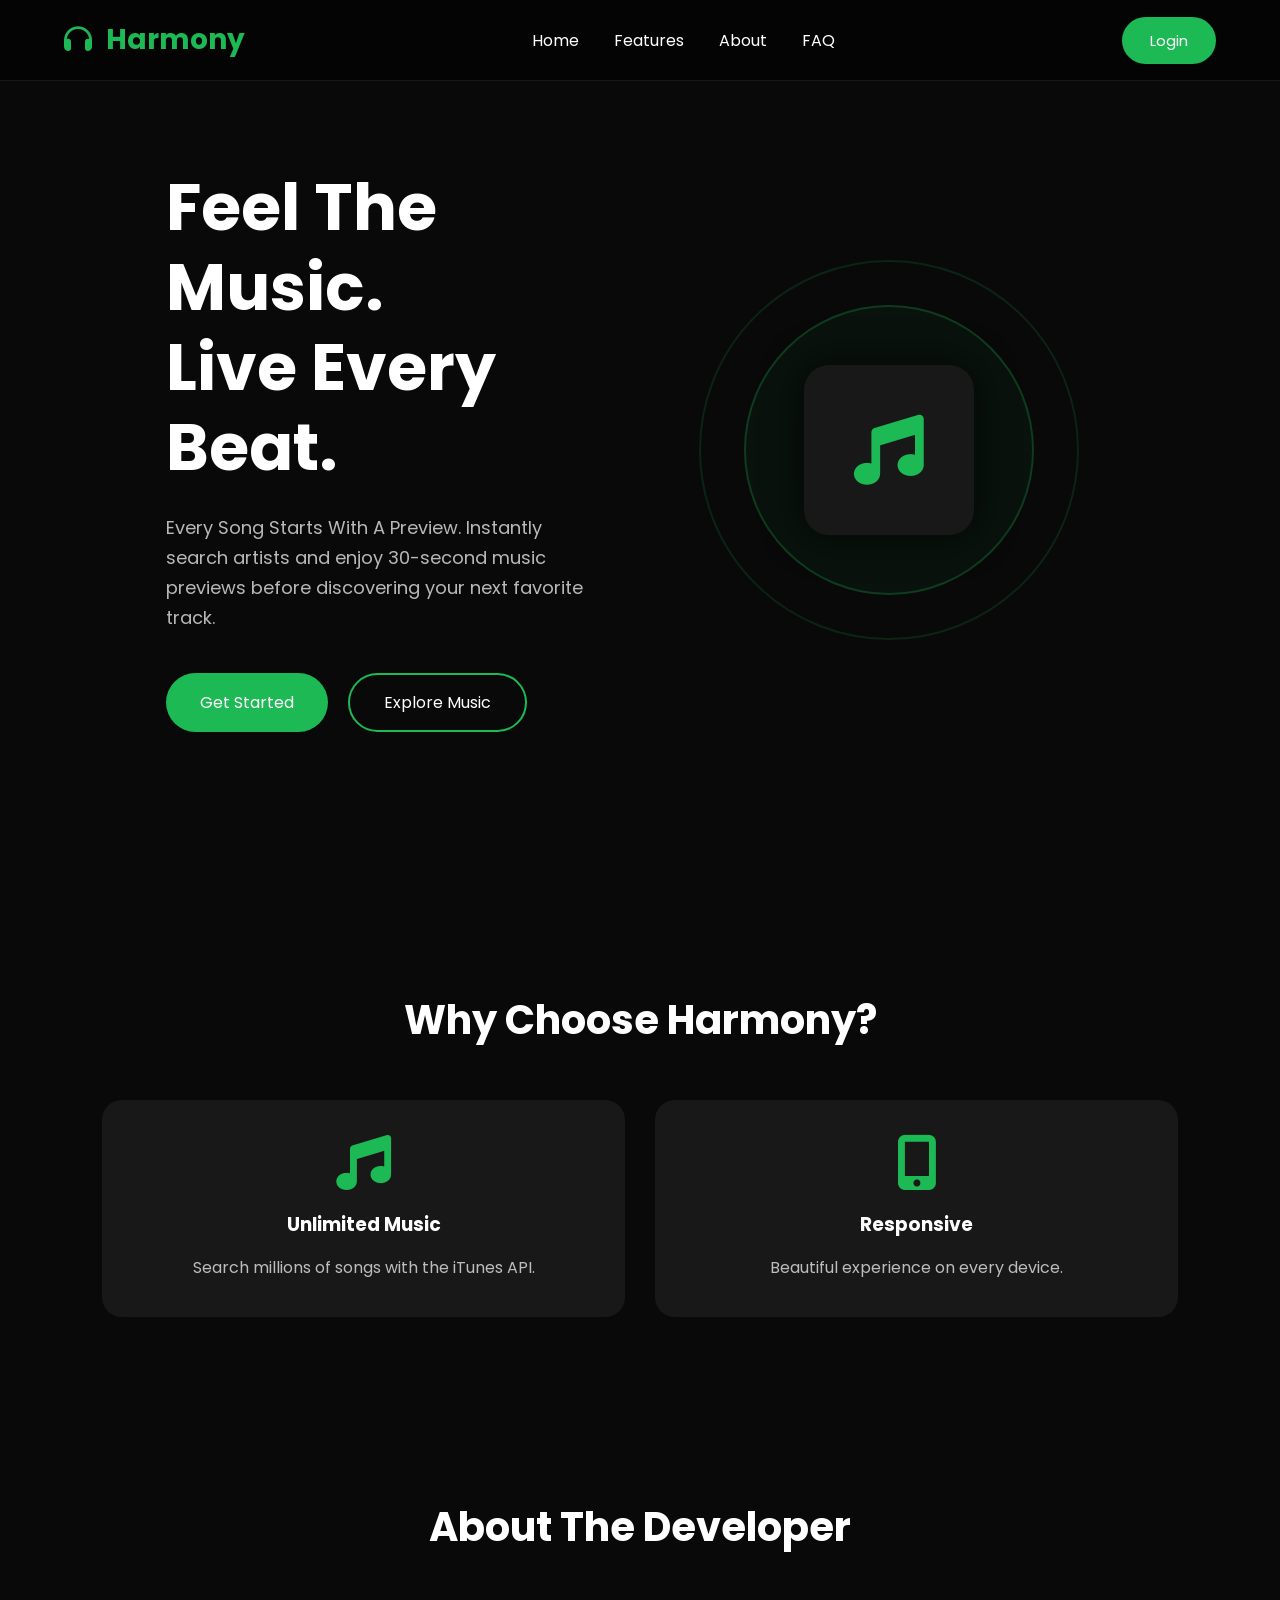
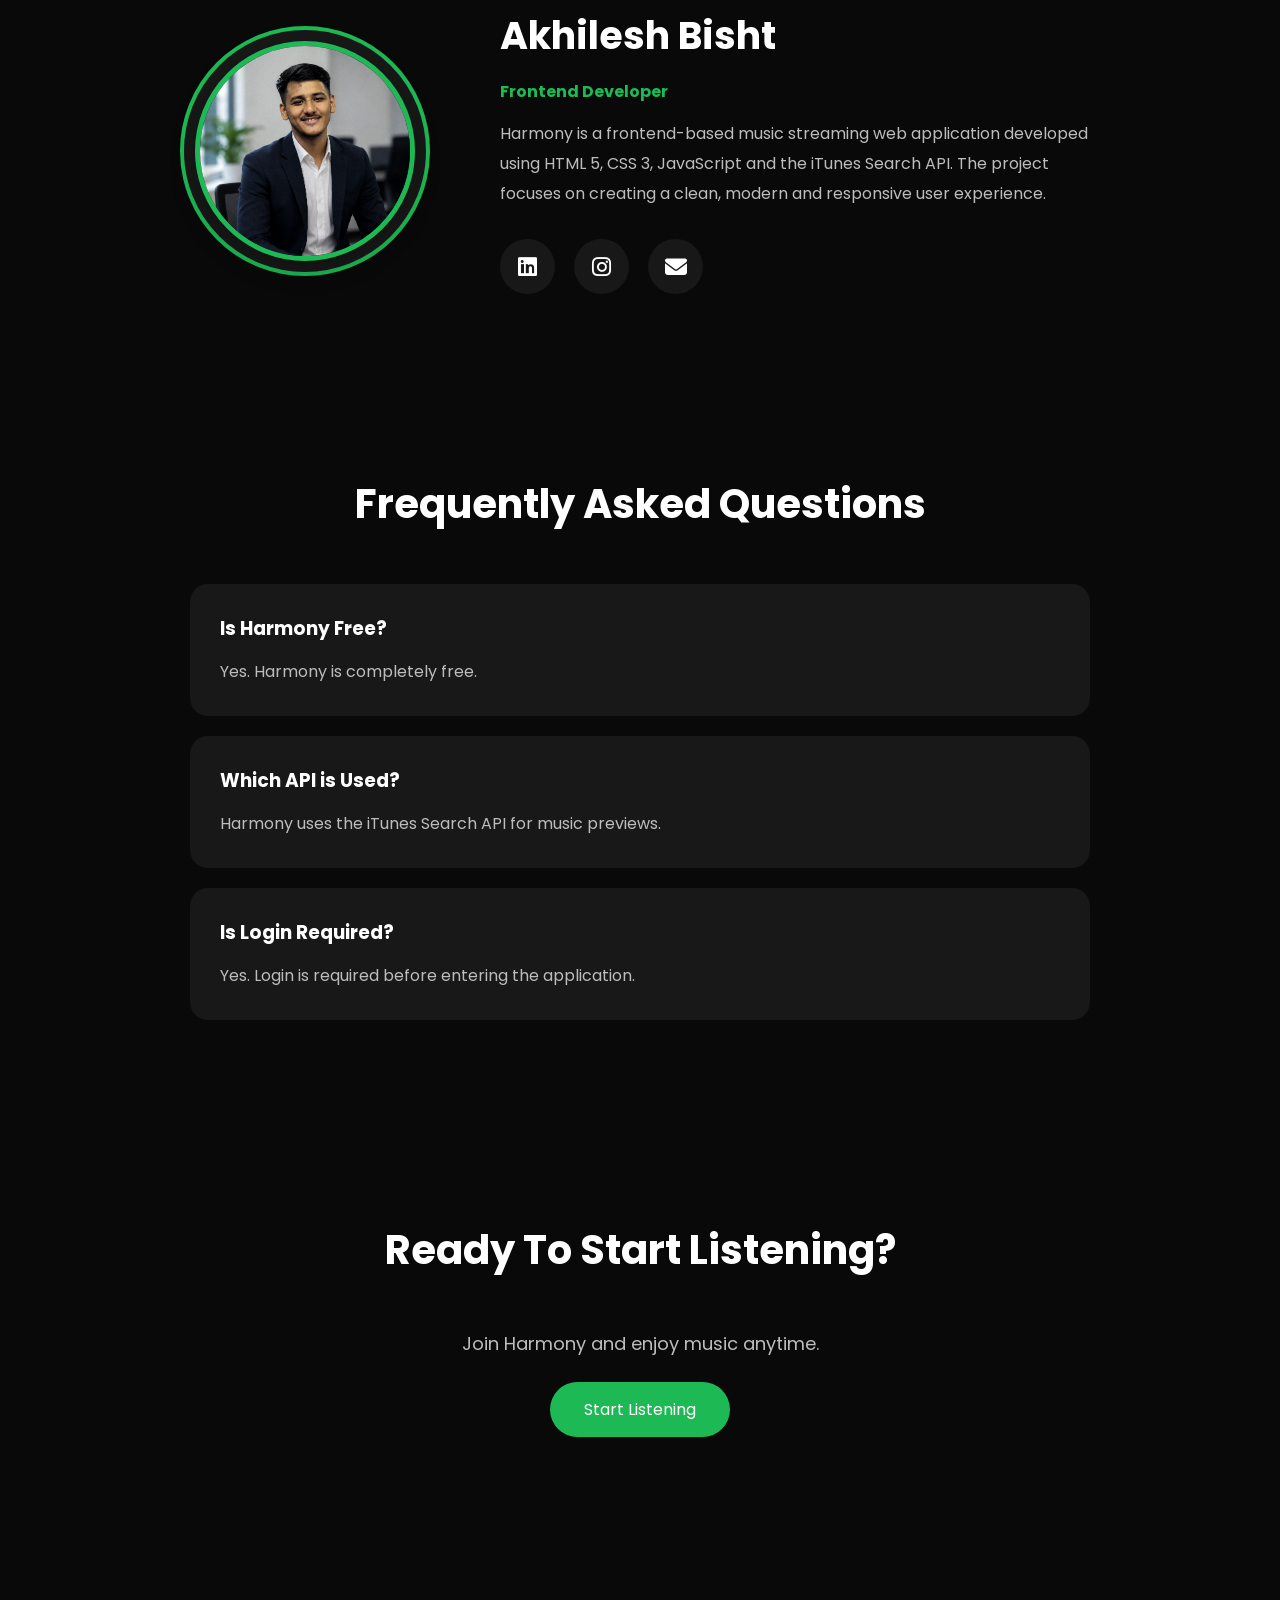
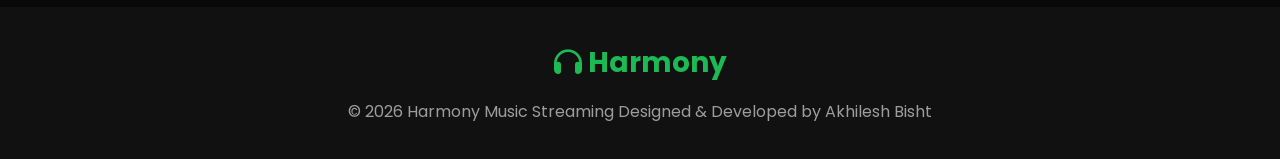
==== index.html @ f6b16c2b "Intial commit" ====
<!DOCTYPE html>
<html lang="en">

<head>

    <meta charset="UTF-8">
    <meta name="viewport" content="width=device-width, initial-scale=1.0">

    <title>Harmony | Online Music Streaming</title>

    <link rel="stylesheet" href="css/index.css">

    <link rel="preconnect" href="https://fonts.googleapis.com">

    <link href="https://fonts.googleapis.com/css2?family=Poppins:wght@300;400;500;600;700;800&display=swap"
        rel="stylesheet">

    <link rel="stylesheet" href="https://cdnjs.cloudflare.com/ajax/libs/font-awesome/6.6.0/css/all.min.css">

</head>

<body>

    <!-- ================= NAVBAR ================= -->

    <header>

        <nav class="navbar">

            <div class="logo">

                <i class="fa-solid fa-headphones"></i>

                <span>Harmony</span>

            </div>

            <ul class="nav-links">

                <li><a href="#home">Home</a></li>

                <li><a href="#features">Features</a></li>

                <li><a href="#about">About</a></li>

                <li><a href="#faq">FAQ</a></li>

            </ul>

            <div class="nav-right">

                <button class="login-btn">

                    Login

                </button>

                <button class="hamburger" id="hamburger" aria-label="Menu">

                    <i class="fa-solid fa-bars"></i>

                </button>

            </div>

            <!-- Mobile Menu -->

            <div class="mobile-menu" id="mobileMenu">

                <ul class="mobile-nav-links">

                    <li><a href="#home">Home</a></li>

                    <li><a href="#features">Features</a></li>

                    <li><a href="#about">About</a></li>

                    <li><a href="#faq">FAQ</a></li>

                </ul>

                <button class="login-btn mobile-login-btn">

                    Login

                </button>

            </div>

        </nav>

    </header>

    <!-- ================= HERO ================= -->

    <section class="hero" id="home">

        <div class="hero-content">

            <h1>

                Feel The Music.<br>

                Live Every Beat.

            </h1>

            <p>

Every Song Starts With A Preview.

Instantly search artists and enjoy 30-second music previews before discovering your next favorite track.
            </p>

            <div class="hero-buttons">

                <button class="primary-btn">

                    Get Started

                </button>

                <button class="secondary-btn">

                    Explore Music

                </button>

            </div>

        </div>

        <!-- Hero Image -->

        <div class="hero-image">

            <div class="circle one"></div>

            <div class="circle two"></div>

            <div class="music-card">

                <i class="fa-solid fa-music"></i>

            </div>

        </div>

    </section>

    <!-- ================= FEATURES ================= -->

    <section id="features" class="features">

        <h2>

            Why Choose Harmony?

        </h2>

        <div class="feature-grid">

            <div class="feature-box">

                <i class="fa-solid fa-music"></i>

                <h3>Unlimited Music</h3>

                <p>

                    Search millions of songs with the iTunes API.

                </p>

            </div>

            <div class="feature-box">

                <i class="fa-solid fa-mobile-screen-button"></i>

                <h3>Responsive</h3>

                <p>

                    Beautiful experience on every device.

                </p>

            </div>

        </div>

    </section>

    <!-- ================= ABOUT ================= -->

    <section id="about" class="about">

        <h2>

            About The Developer

        </h2>

        <div class="about-container">

            <div class="developer-image">

                <img src="images/developer.jpg" alt="Developer">

            </div>

            <div class="developer-info">

                <h3>

                Akhilesh Bisht

                </h3>

                <h4>

                Frontend Developer

                </h4>

                <p>

                    Harmony is a frontend-based music streaming web
                    application developed using HTML 5, CSS 3,
                    JavaScript and the iTunes Search API.

                    The project focuses on creating a clean,
                    modern and responsive user experience.

                </p>

                <div class="social-links">

                    <a href="https://www.linkedin.com/in/akhilesh-bisht-310509281" target="_blank" rel="noopener"><i
                            class="fab fa-linkedin"></i></a>

                    <a href="https://www.instagram.com/akhlsxh/?utm_source=ig_web_button_share_sheet" target="_blank"
                        rel="noopener"><i class="fab fa-instagram"></i></a>

                    <a href="mailto:bishtakhilesh79@gmail.com"><i class="fa-solid fa-envelope"></i></a>

                </div>

            </div>

        </div>

    </section>

    <!-- ================= FAQ ================= -->

    <section class="faq" id="faq">

        <h2>

            Frequently Asked Questions

        </h2>

        <div class="faq-box">

            <h3>

                Is Harmony Free?

            </h3>

            <p>

                Yes. Harmony is completely free.

            </p>

        </div>

        <div class="faq-box">

            <h3>

                Which API is Used?

            </h3>

            <p>

                Harmony uses the iTunes Search API for music previews.

            </p>

        </div>

        <div class="faq-box">

            <h3>

                Is Login Required?

            </h3>

            <p>

                Yes. Login is required before entering the application.

            </p>

        </div>

    </section>

    <!-- ================= CTA ================= -->

    <section class="cta">

        <h2>

            Ready To Start Listening?

        </h2>

        <p>

            Join Harmony and enjoy music anytime.

        </p>

        <button class="primary-btn">

            Start Listening

        </button>

    </section>

    <script src="index.js"></script>

    <!-- ================= FOOTER ================= -->

    <footer>

        <div class="footer-logo">

            <i class="fa-solid fa-headphones"></i>

            Harmony

        </div>

        <p>

            © 2026 Harmony Music Streaming

            Designed & Developed by Akhilesh Bisht

        </p>

    </footer>

</body>

</html>
---- css/index.css ----
/* --- Global Reset --- */

* {
    margin: 0;
    padding: 0;
    box-sizing: border-box;
    scroll-behavior: smooth;
    font-family: 'Poppins', sans-serif;
}

body {
    background: #090909;
    color: #fff;
    overflow-x: hidden;
}

/* --- Navbar --- */

header {
    width: 100%;
    position: fixed;
    top: 0;
    left: 0;
    z-index: 1000;
    backdrop-filter: blur(15px);
    background: rgba(0, 0, 0, .45);
    border-bottom: 1px solid rgba(255, 255, 255, .08);
}

.navbar {
    width: 90%;
    height: 80px;
    margin: auto;
    display: flex;
    justify-content: space-between;
    align-items: center;
}

.logo {
    font-size: 28px;
    font-weight: 700;
    color: #1DB954;
}

.logo i {
    margin-right: 8px;
}

.nav-links {
    display: flex;
    gap: 35px;
    list-style: none;
}

.nav-links a {
    text-decoration: none;
    color: #fff;
    font-size: 16px;
    transition: .3s;
}

.nav-links a:hover {
    color: #1DB954;
}

.login-btn {
    background: #1DB954;
    color: #fff;
    border: none;
    padding: 12px 28px;
    border-radius: 50px;
    cursor: pointer;
    font-size: 15px;
    transition: .35s;
}

.login-btn:hover {
    transform: translateY(-3px);
    box-shadow: 0 0 20px #1DB954;
}

/* --- Hero --- */

.hero {
    width: 90%;
    margin: auto;
    min-height: 100vh;
    display: flex;
    justify-content: space-between;
    align-items: center;
}

.hero-content {
    width: 50%;
}

.hero-content h1 {
    font-size: 65px;
    line-height: 80px;
    margin-bottom: 25px;
}

.hero-content p {
    color: #b8b8b8;
    line-height: 30px;
    font-size: 18px;
    width: 90%;
}

.hero-buttons {
    margin-top: 40px;
    display: flex;
    gap: 20px;
}

.primary-btn,
.secondary-btn {
    padding: 15px 34px;
    border-radius: 50px;
    cursor: pointer;
    font-size: 16px;
    transition: .4s;
}

.primary-btn {
    border: none;
    background: #1DB954;
    color: #fff;
}

.primary-btn:hover {
    transform: translateY(-5px);
    box-shadow: 0 0 30px #1DB954;
}

.secondary-btn {
    border: 2px solid #1DB954;
    color: #fff;
    background: transparent;
}

.secondary-btn:hover {
    background: #1DB954;
}

/* --- Hero Image --- */

.hero-image {
    width: 450px;
    height: 450px;
    position: relative;
    display: flex;
    justify-content: center;
    align-items: center;
}

.circle {
    position: absolute;
    border-radius: 50%;
}

.one {
    width: 380px;
    height: 380px;
    border: 2px solid rgba(29, 185, 84, .15);
    background: transparent;
    animation: spin 12s linear infinite;
}

.two {
    width: 290px;
    height: 290px;
    border: 2px solid rgba(29, 185, 84, .25);
    background: rgba(29, 185, 84, .05);
    animation: spin 8s linear infinite reverse;
}

.music-card {
    width: 170px;
    height: 170px;
    background: #181818;
    border-radius: 25px;
    position: absolute;
    display: flex;
    justify-content: center;
    align-items: center;
    font-size: 70px;
    color: #1DB954;
    animation: float 3s ease infinite;
    box-shadow: 0 0 40px rgba(0, 0, 0, .6);
    z-index: 2;
}

@keyframes float {
    0% {
        transform: translateY(0);
    }

    50% {
        transform: translateY(-18px);
    }

    100% {
        transform: translateY(0);
    }
}

@keyframes float-tablet {
    0% {
        transform: translateY(0);
    }

    50% {
        transform: translateY(-10px);
    }

    100% {
        transform: translateY(0);
    }
}

@keyframes float-mobile {
    0% {
        transform: translateY(0);
    }

    50% {
        transform: translateY(-6px);
    }

    100% {
        transform: translateY(0);
    }
}

@keyframes spin {
    0% {
        transform: rotate(0deg);
    }

    100% {
        transform: rotate(360deg);
    }
}

/* --- Section --- */

section {
    padding: 90px 8%;
}

section h2 {
    font-size: 40px;
    margin-bottom: 50px;
    text-align: center;
}

/* --- Features --- */

.feature-grid {
    display: grid;
    grid-template-columns: repeat(auto-fit, minmax(250px, 1fr));
    gap: 30px;
}

.feature-box {
    background: #181818;
    border-radius: 20px;
    padding: 35px;
    text-align: center;
    transition: .4s;
}

.feature-box:hover {
    transform: translateY(-10px);
    box-shadow: 0 0 20px rgba(29, 185, 84, .25);
}

.feature-box i {
    font-size: 55px;
    color: #1DB954;
    margin-bottom: 20px;
}

.feature-box h3 {
    margin-bottom: 15px;
}

.feature-box p {
    color: #bdbdbd;
    line-height: 28px;
}

/* --- About --- */

.about-container {
    display: flex;
    align-items: center;
    justify-content: center;
    gap: 70px;
    flex-wrap: wrap;
}

.developer-image {
    width: 250px;
    height: 250px;
    background: #181818;
    border-radius: 50%;
    display: flex;
    justify-content: center;
    align-items: center;
    font-size: 90px;
    color: #1DB954;
    border: 4px solid #1DB954;
}

.developer-image img {
    width: 220px;
    height: 220px;
    border-radius: 50%;
    object-fit: cover;
    border: 5px solid #1DB954;
    box-shadow: 0 10px 25px rgba(0, 0, 0, 0.25);
    transition: 0.3s ease;
}

.developer-image img:hover {
    transform: scale(1.05);
}

.developer-info {
    width: 600px;
}

.developer-info h3 {
    font-size: 38px;
}

.developer-info h4 {
    color: #1DB954;
    margin: 15px 0;
}

.developer-info p {
    color: #bdbdbd;
    line-height: 30px;
}

.social-links {
    margin-top: 30px;
}

.social-links a {
    width: 55px;
    height: 55px;
    display: inline-flex;
    justify-content: center;
    align-items: center;
    background: #181818;
    color: #fff;
    border-radius: 50%;
    margin-right: 15px;
    font-size: 22px;
    text-decoration: none;
    transition: .3s;
}

.social-links a:hover {
    background: #1DB954;
    transform: translateY(-5px);
}

/* --- FAQ --- */

.faq-box {
    background: #181818;
    margin: 20px auto;
    max-width: 900px;
    padding: 30px;
    border-radius: 18px;
}

.faq-box h3 {
    margin-bottom: 15px;
}

.faq-box p {
    color: #bdbdbd;
    line-height: 28px;
}

/* --- CTA --- */

.cta {
    text-align: center;
}

.cta p {
    color: #bdbdbd;
    margin: 25px 0;
    font-size: 18px;
}

/* --- Footer --- */

footer {
    background: #111;
    text-align: center;
    padding: 35px;
    margin-top: 80px;
}

.footer-logo {
    color: #1DB954;
    font-size: 28px;
    font-weight: 700;
    margin-bottom: 15px;
}

footer p {
    color: #9d9d9d;
}

/* --- Scrollbar --- */

::-webkit-scrollbar {
    width: 10px;
}

::-webkit-scrollbar-thumb {
    background: #1DB954;
    border-radius: 20px;
}

::-webkit-scrollbar-track {
    background: #111;
}

/* --- Nav Right & Hamburger --- */

.nav-right {
    display: flex;
    align-items: center;
    gap: 15px;
}

.hamburger {
    display: none;
    background: none;
    border: 2px solid #1DB954;
    color: #1DB954;
    font-size: 24px;
    cursor: pointer;
    padding: 8px 12px;
    border-radius: 10px;
    transition: .3s;
}

.hamburger:hover {
    background: #1DB954;
    color: #fff;
}

/* --- Mobile Menu --- */

.mobile-menu {
    display: none;
    position: fixed;
    top: 80px;
    left: 0;
    width: 100%;
    background: rgba(0, 0, 0, .95);
    backdrop-filter: blur(20px);
    border-bottom: 1px solid rgba(255, 255, 255, .08);
    padding: 30px 8%;
    z-index: 999;
    flex-direction: column;
    align-items: center;
    gap: 25px;
    transform: translateY(-110%);
    transition: transform .4s ease;
}

.mobile-menu.open {
    transform: translateY(0);
    display: flex;
}

.mobile-nav-links {
    list-style: none;
    display: flex;
    flex-direction: column;
    align-items: center;
    gap: 25px;
    width: 100%;
}

.mobile-nav-links a {
    text-decoration: none;
    color: #fff;
    font-size: 20px;
    transition: .3s;
}

.mobile-nav-links a:hover {
    color: #1DB954;
}

.mobile-login-btn {
    width: 100%;
    max-width: 280px;
    padding: 14px;
}

/* --- Responsive --- */

@media(max-width:992px) {
    .hamburger {
        display: inline-flex;
    }

    .hero {
        flex-direction: column-reverse;
        justify-content: center;
        text-align: center;
        padding-top: 130px;
    }

    .hero-content {
        width: 100%;
    }

    .hero-content p {
        width: 100%;
    }

    .hero-buttons {
        justify-content: center;
    }

    .hero-image {
        margin-bottom: 60px;
    }

    .nav-links {
        display: none;
    }

    .about-container {
        flex-direction: column;
        text-align: center;
    }

    .developer-info {
        width: 100%;
    }
}

@media(max-width:768px) {
    .hero-content h1 {
        font-size: 45px;
        line-height: 58px;
    }

    .hero-image {
        width: 320px;
        height: 320px;
    }

    .one {
        width: 250px;
        height: 250px;
    }

    .two {
        width: 180px;
        height: 180px;
    }

    .music-card {
        width: 120px;
        height: 120px;
        font-size: 50px;
        animation: float-tablet 3s ease infinite;
    }

    section h2 {
        font-size: 32px;
    }
}

/* --- Small Mobile Devices (< 480px) --- */

@media(max-width:480px) {
    .navbar {
        width: 95%;
        height: 65px;
    }

    .logo {
        font-size: 22px;
    }

    .login-btn {
        padding: 8px 18px;
        font-size: 13px;
    }

    .hamburger {
        padding: 6px 10px;
        font-size: 20px;
    }

    .mobile-menu {
        top: 65px;
        padding: 20px 5%;
    }

    .mobile-nav-links a {
        font-size: 18px;
    }

    .hero {
        padding: 100px 0 40px;
        min-height: auto;
    }

    .hero-content h1 {
        font-size: 32px;
        line-height: 42px;
    }

    .hero-content p {
        font-size: 15px;
        line-height: 26px;
    }

    .hero-buttons {
        flex-direction: column;
        gap: 15px;
        align-items: center;
    }

    .primary-btn,
    .secondary-btn {
        width: 100%;
        max-width: 250px;
        padding: 13px 20px;
        font-size: 14px;
    }

    .hero-image {
        width: 220px;
        height: 220px;
    }

    .one {
        width: 180px;
        height: 180px;
    }

    .two {
        width: 130px;
        height: 130px;
    }

    .music-card {
        width: 85px;
        height: 85px;
        font-size: 35px;
        border-radius: 18px;
        animation: float-mobile 3s ease infinite;
    }

    section {
        padding: 50px 5%;
    }

    section h2 {
        font-size: 26px;
        margin-bottom: 30px;
    }

    .feature-grid {
        grid-template-columns: 1fr;
        gap: 20px;
    }

    .feature-box {
        padding: 25px;
    }

    .feature-box i {
        font-size: 45px;
    }

    .about-container {
        gap: 30px;
    }

    .developer-image {
        width: 180px;
        height: 180px;
    }

    .developer-image img {
        width: 155px;
        height: 155px;
    }

    .developer-info {
        width: 100%;
    }

    .developer-info h3 {
        font-size: 28px;
    }

    .developer-info p {
        font-size: 14px;
        line-height: 26px;
    }

    .social-links a {
        width: 45px;
        height: 45px;
        font-size: 18px;
        margin-right: 10px;
    }

    .faq-box {
        padding: 20px;
    }

    .faq-box h3 {
        font-size: 16px;
    }

    .cta p {
        font-size: 15px;
    }

    footer {
        padding: 25px 15px;
        margin-top: 50px;
    }

    .footer-logo {
        font-size: 22px;
    }

    footer p {
        font-size: 13px;
    }
}
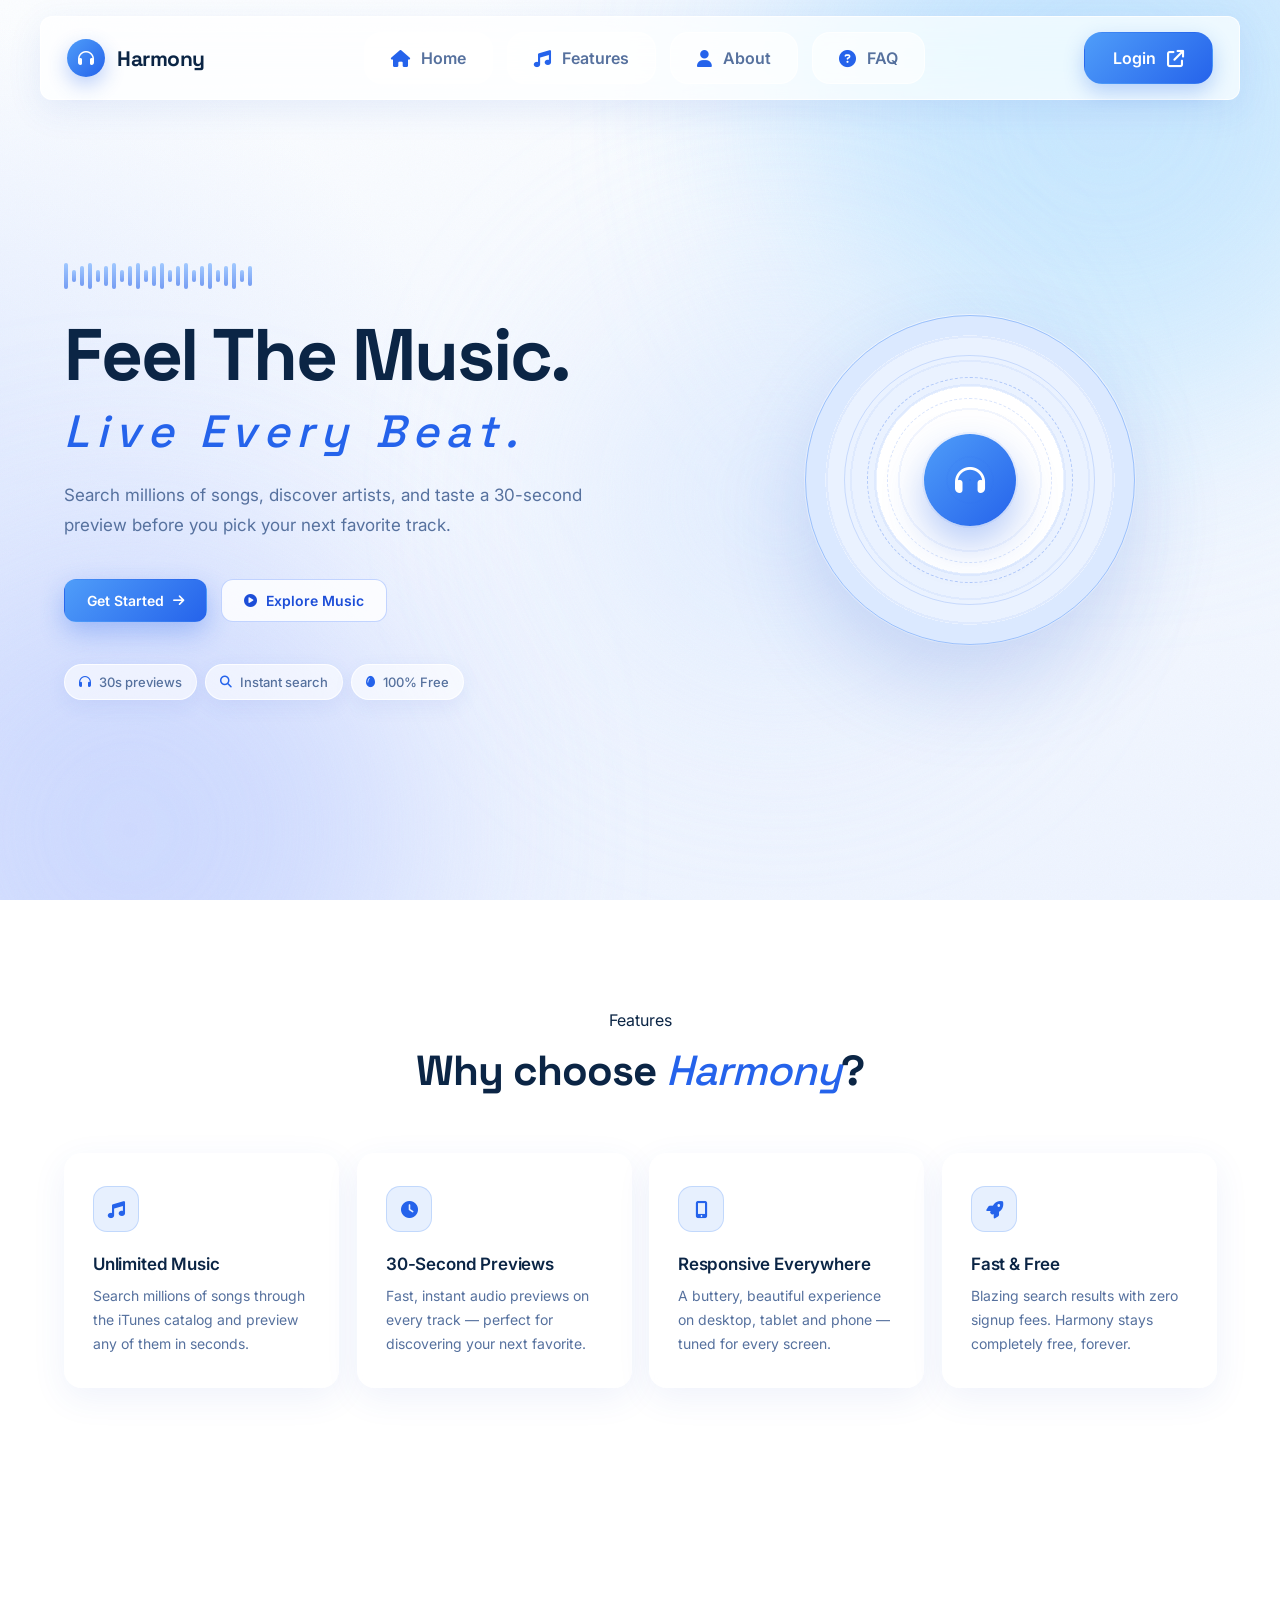
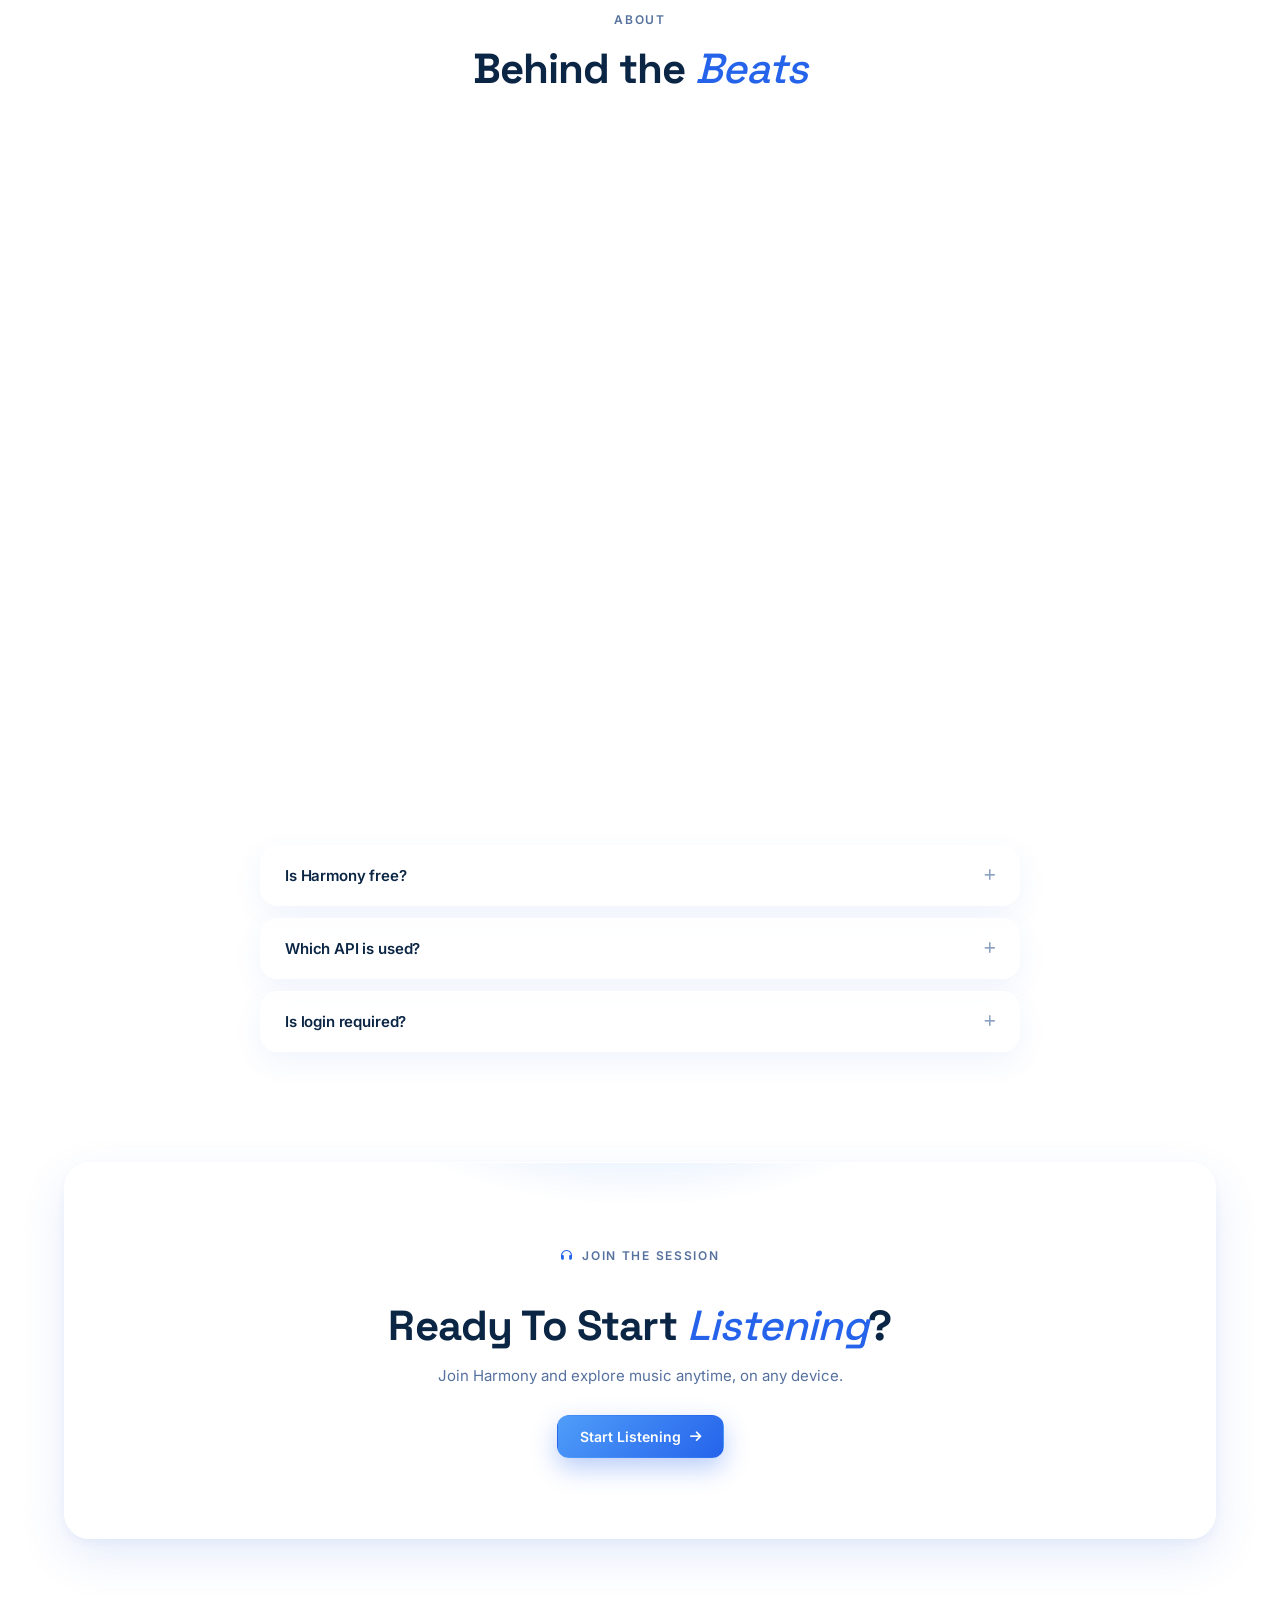
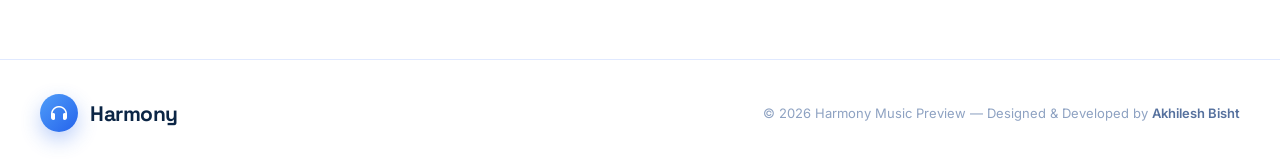
==== commit 6190a84a: "Enhance UI: premium reveal animations, live search, circular logos/favicon, responsive nav" ====
--- a/index.html
+++ b/index.html
@@ -6,13 +6,17 @@
     <meta charset="UTF-8">
     <meta name="viewport" content="width=device-width, initial-scale=1.0">
 
-    <title>Harmony | Online Music Streaming</title>
+    <title>Harmony</title>
+
+    <link rel="icon" type="image/svg+xml" href="images/favicon.svg">
 
     <link rel="stylesheet" href="css/index.css">
 
     <link rel="preconnect" href="https://fonts.googleapis.com">
-
-    <link href="https://fonts.googleapis.com/css2?family=Poppins:wght@300;400;500;600;700;800&display=swap"
+    <link rel="preconnect" href="https://fonts.gstatic.com" crossorigin>
+
+    <link
+        href="https://fonts.googleapis.com/css2?family=Inter:wght@400;500;600;700&family=Space+Grotesk:wght@500;600;700&display=swap"
         rel="stylesheet">
 
     <link rel="stylesheet" href="https://cdnjs.cloudflare.com/ajax/libs/font-awesome/6.6.0/css/all.min.css">
@@ -21,346 +25,468 @@
 
 <body>
 
+    <!-- Ambient background layers -->
+
+    <div class="aurora" aria-hidden="true">
+        <span class="blob blob-a"></span>
+        <span class="blob blob-b"></span>
+        <span class="blob blob-c"></span>
+        <span class="grain"></span>
+    </div>
+
     <!-- ================= NAVBAR ================= -->
 
-    <header>
+    <header class="site-nav">
 
         <nav class="navbar">
 
-            <div class="logo">
+            <a href="#home" class="brand">
+
+                <span class="brand-mark">
+                    <i class="fa-solid fa-headphones"></i>
+                </span>
+
+                <span class="brand-name">Harmony</span>
+
+            </a>
+
+            <ul class="nav-links">
+
+                <li><a href="#home"><i class="fa-solid fa-house"></i>Home</a></li>
+
+                <li><a href="#features"><i class="fa-solid fa-music"></i>Features</a></li>
+
+                <li><a href="#about"><i class="fa-solid fa-user"></i>About</a></li>
+
+                <li><a href="#faq"><i class="fa-solid fa-circle-question"></i>FAQ</a></li>
+
+            </ul>
+
+            <div class="nav-right">
+
+                <button class="login-btn">
+
+                    <span>Login</span>
+
+                    <i class="fa-solid fa-arrow-up-right-from-square"></i>
+
+                </button>
+
+                <button class="hamburger" id="hamburger" aria-label="Toggle menu">
+
+                    <i class="fa-solid fa-bars"></i>
+
+                </button>
+
+            </div>
+
+            <!-- Mobile Menu -->
+
+            <div class="mobile-menu" id="mobileMenu">
+
+                <ul class="mobile-nav-links">
+
+                    <li><a href="#home"><i class="fa-solid fa-house"></i>Home</a></li>
+
+                    <li><a href="#features"><i class="fa-solid fa-music"></i>Features</a></li>
+
+                    <li><a href="#about"><i class="fa-solid fa-user"></i>About</a></li>
+
+                    <li><a href="#faq"><i class="fa-solid fa-circle-question"></i>FAQ</a></li>
+
+                </ul>
+
+                <button class="login-btn mobile-login-btn">
+
+                    <span>Login</span>
+
+                </button>
+
+            </div>
+
+        </nav>
+
+    </header>
+
+    <main>
+
+        <!-- ================= HERO ================= -->
+
+        <section class="hero" id="home">
+
+            <div class="hero-copy">
+
+                <div class="herowave" aria-hidden="true">
+
+                    <i></i><i></i><i></i><i></i><i></i><i></i><i></i><i></i><i></i><i></i><i></i><i></i><i></i><i></i><i></i><i></i><i></i><i></i><i></i><i></i><i></i><i></i><i></i><i></i>
+
+                </div>
+
+                <h1 class="headline">
+
+                    Feel The Music.
+
+                    <span class="grad-text">Live&nbsp;Every&nbsp;Beat.</span>
+
+                </h1>
+
+                <p class="lede">
+
+                    Search millions of songs, discover artists, and taste a 30-second
+                    preview before you pick your next favorite track.
+
+                </p>
+
+                <div class="hero-cta">
+
+                    <button class="btn btn-primary">
+
+                        Get Started
+
+                        <i class="fa-solid fa-arrow-right"></i>
+
+                    </button>
+
+                    <button class="btn btn-ghost">
+
+                        <i class="fa-solid fa-circle-play"></i>
+
+                        Explore Music
+
+                    </button>
+
+                </div>
+
+                <div class="hero-proof">
+
+                    <span><i class="fa-solid fa-headphones"></i> 30s previews</span>
+
+                    <span><i class="fa-solid fa-magnifying-glass"></i> Instant search</span>
+
+                    <span><i class="fa-solid fa-egg"></i> 100% Free</span>
+
+                </div>
+
+            </div>
+
+            <!-- Hero visual -->
+
+            <div class="hero-visual">
+
+                <div class="vinyl">
+
+                    <div class="vinyl-disc">
+
+                        <span class="vinyl-ring r1"></span>
+
+                        <span class="vinyl-ring r2"></span>
+
+                        <span class="vinyl-ring r3"></span>
+
+                        <span class="vinyl-center">
+
+                            <i class="fa-solid fa-headphones"></i>
+
+                        </span>
+
+                    </div>
+
+                    <div class="pulse-ring"></div>
+
+                </div>
+
+            </div>
+
+            <!-- Floating notes -->
+
+            <div class="notes" aria-hidden="true">
+
+                <i class="fa-solid fa-music"></i>
+
+                <i class="fa-solid fa-music"></i>
+
+                <i class="fa-solid fa-note-sticky"></i>
+
+                <i class="fa-solid fa-music"></i>
 
                 <i class="fa-solid fa-headphones"></i>
 
-                <span>Harmony</span>
-
-            </div>
-
-            <ul class="nav-links">
-
-                <li><a href="#home">Home</a></li>
-
-                <li><a href="#features">Features</a></li>
-
-                <li><a href="#about">About</a></li>
-
-                <li><a href="#faq">FAQ</a></li>
-
-            </ul>
-
-            <div class="nav-right">
-
-                <button class="login-btn">
-
-                    Login
+                <i class="fa-solid fa-note-sticky"></i>
+
+                <i class="fa-solid fa-music"></i>
+
+            </div>
+
+        </section>
+
+        <!-- ================= FEATURES ================= -->
+
+        <section id="features" class="features">
+
+            <header class="section-head">
+
+                <span class="chip">Features</span>
+
+                <h2>Why choose <em>Harmony</em>?</h2>
+
+            </header>
+
+            <div class="feature-grid">
+
+                <div class="feature-box">
+
+                    <span class="feature-icon">
+
+                        <i class="fa-solid fa-music"></i>
+
+                    </span>
+
+                    <h3>Unlimited Music</h3>
+
+                    <p>Search millions of songs through the iTunes catalog and preview any of them in seconds.</p>
+
+                </div>
+
+                <div class="feature-box">
+
+                    <span class="feature-icon">
+
+                        <i class="fa-solid fa-clock"></i>
+
+                    </span>
+
+                    <h3>30-Second Previews</h3>
+
+                    <p>Fast, instant audio previews on every track — perfect for discovering your next favorite.</p>
+
+                </div>
+
+                <div class="feature-box">
+
+                    <span class="feature-icon">
+
+                        <i class="fa-solid fa-mobile-screen-button"></i>
+
+                    </span>
+
+                    <h3>Responsive Everywhere</h3>
+
+                    <p>A buttery, beautiful experience on desktop, tablet and phone — tuned for every screen.</p>
+
+                </div>
+
+                <div class="feature-box">
+
+                    <span class="feature-icon">
+
+                        <i class="fa-solid fa-rocket"></i>
+
+                    </span>
+
+                    <h3>Fast & Free</h3>
+
+                    <p>Blazing search results with zero signup fees. Harmony stays completely free, forever.</p>
+
+                </div>
+
+            </div>
+
+        </section>
+
+        <!-- ================= ABOUT ================= -->
+
+        <section id="about" class="about">
+
+            <header class="section-head">
+
+                <span class="section-chip">About</span>
+
+                <h2>Behind the <em>Beats</em></h2>
+
+            </header>
+
+            <div class="about-container">
+
+                <div class="developer-image">
+
+                    <img src="images/developer.jpg" alt="Portrait of Akhilesh Bisht">
+
+                </div>
+
+                <div class="developer-info">
+
+                    <span class="role-chip">Frontend Developer</span>
+
+                    <h3>Akhilesh Bisht</h3>
+
+                    <p>
+
+                        Harmony is a frontend music-preview web application built with
+                        HTML5, CSS3, JavaScript and the iTunes Search API. It focuses on a
+                        clean, modern and responsive user experience — so the interface
+                        feels as good as the music sounds.
+
+                    </p>
+
+                    <div class="social-links">
+
+                        <a href="https://www.linkedin.com/in/akhilesh-bisht-310509281" target="_blank" rel="noopener"
+                            aria-label="LinkedIn"><i class="fa-brands fa-linkedin-in"></i></a>
+
+                        <a href="https://www.instagram.com/akhlsxh/?utm_source=ig_web_button_share_sheet"
+                            target="_blank" rel="noopener" aria-label="Instagram"><i class="fa-brands fa-instagram"></i></a>
+
+                        <a href="mailto:bishtakhilesh79@gmail.com" aria-label="Email"><i
+                                class="fa-solid fa-envelope"></i></a>
+
+                    </div>
+
+                    <div class="about-stats">
+
+                        <span><b>HTML5</b> Structure</span>
+
+                        <span><b>CSS3</b> Design</span>
+
+                        <span><b>JS</b> Logic</span>
+
+                    </div>
+
+                </div>
+
+            </div>
+
+        </section>
+
+        <!-- ================= FAQ ================= -->
+
+        <section class="faq" id="faq">
+
+            <header class="section-head">
+
+                <span class="section-chip">FAQ</span>
+
+                <h2>Frequently Asked <em>Questions</em></h2>
+
+            </header>
+
+            <div class="faq-list">
+
+                <div class="faq-item">
+
+                    <button class="faq-q" type="button">
+
+                        <span>Is Harmony free?</span>
+
+                        <i class="fa-solid fa-plus"></i>
+
+                    </button>
+
+                    <div class="faq-a">
+
+                        <p>Yes. Harmony is completely free — every feature, every preview, no paywall.</p>
+
+                    </div>
+
+                </div>
+
+                <div class="faq-item">
+
+                    <button class="faq-q" type="button">
+
+                        <span>Which API is used?</span>
+
+                        <i class="fa-solid fa-plus"></i>
+
+                    </button>
+
+                    <div class="faq-a">
+
+                        <p>Harmony uses the iTunes Search API to stream 30-second music previews.</p>
+
+                    </div>
+
+                </div>
+
+                <div class="faq-item">
+
+                    <button class="faq-q" type="button">
+
+                        <span>Is login required?</span>
+
+                        <i class="fa-solid fa-plus"></i>
+
+                    </button>
+
+                    <div class="faq-a">
+
+                        <p>Yes. Login is required to enter the app so your recent listens stay personal.</p>
+
+                    </div>
+
+                </div>
+
+            </div>
+
+        </section>
+
+        <!-- ================= CTA ================= -->
+
+        <section class="cta">
+
+            <div class="cta-panel glass">
+
+                <span class="eyebrow">
+
+                    <i class="fa-solid fa-headphones"></i>
+
+                    Join the session
+
+                </span>
+
+                <h2>Ready To Start <em>Listening</em>?</h2>
+
+                <p>Join Harmony and explore music anytime, on any device.</p>
+
+                <button class="btn btn-primary">
+
+                    Start Listening
+
+                    <i class="fa-solid fa-arrow-right"></i>
 
                 </button>
 
-                <button class="hamburger" id="hamburger" aria-label="Menu">
-
-                    <i class="fa-solid fa-bars"></i>
-
-                </button>
-
-            </div>
-
-            <!-- Mobile Menu -->
-
-            <div class="mobile-menu" id="mobileMenu">
-
-                <ul class="mobile-nav-links">
-
-                    <li><a href="#home">Home</a></li>
-
-                    <li><a href="#features">Features</a></li>
-
-                    <li><a href="#about">About</a></li>
-
-                    <li><a href="#faq">FAQ</a></li>
-
-                </ul>
-
-                <button class="login-btn mobile-login-btn">
-
-                    Login
-
-                </button>
-
-            </div>
-
-        </nav>
-
-    </header>
-
-    <!-- ================= HERO ================= -->
-
-    <section class="hero" id="home">
-
-        <div class="hero-content">
-
-            <h1>
-
-                Feel The Music.<br>
-
-                Live Every Beat.
-
-            </h1>
-
-            <p>
-
-Every Song Starts With A Preview.
-
-Instantly search artists and enjoy 30-second music previews before discovering your next favorite track.
-            </p>
-
-            <div class="hero-buttons">
-
-                <button class="primary-btn">
-
-                    Get Started
-
-                </button>
-
-                <button class="secondary-btn">
-
-                    Explore Music
-
-                </button>
-
-            </div>
+            </div>
+
+        </section>
+
+    </main>
+
+    <!-- ================= FOOTER ================= -->
+
+    <footer>
+
+        <div class="footer-inner">
+
+            <a href="#home" class="brand">
+
+                <span class="brand-mark">
+
+                    <i class="fa-solid fa-headphones"></i>
+
+                </span>
+
+                <span class="brand-name">Harmony</span>
+
+            </a>
+
+            <p>© 2026 Harmony Music Preview — Designed &amp; Developed by <b>Akhilesh Bisht</b></p>
 
         </div>
 
-        <!-- Hero Image -->
-
-        <div class="hero-image">
-
-            <div class="circle one"></div>
-
-            <div class="circle two"></div>
-
-            <div class="music-card">
-
-                <i class="fa-solid fa-music"></i>
-
-            </div>
-
-        </div>
-
-    </section>
-
-    <!-- ================= FEATURES ================= -->
-
-    <section id="features" class="features">
-
-        <h2>
-
-            Why Choose Harmony?
-
-        </h2>
-
-        <div class="feature-grid">
-
-            <div class="feature-box">
-
-                <i class="fa-solid fa-music"></i>
-
-                <h3>Unlimited Music</h3>
-
-                <p>
-
-                    Search millions of songs with the iTunes API.
-
-                </p>
-
-            </div>
-
-            <div class="feature-box">
-
-                <i class="fa-solid fa-mobile-screen-button"></i>
-
-                <h3>Responsive</h3>
-
-                <p>
-
-                    Beautiful experience on every device.
-
-                </p>
-
-            </div>
-
-        </div>
-
-    </section>
-
-    <!-- ================= ABOUT ================= -->
-
-    <section id="about" class="about">
-
-        <h2>
-
-            About The Developer
-
-        </h2>
-
-        <div class="about-container">
-
-            <div class="developer-image">
-
-                <img src="images/developer.jpg" alt="Developer">
-
-            </div>
-
-            <div class="developer-info">
-
-                <h3>
-
-                Akhilesh Bisht
-
-                </h3>
-
-                <h4>
-
-                Frontend Developer
-
-                </h4>
-
-                <p>
-
-                    Harmony is a frontend-based music streaming web
-                    application developed using HTML 5, CSS 3,
-                    JavaScript and the iTunes Search API.
-
-                    The project focuses on creating a clean,
-                    modern and responsive user experience.
-
-                </p>
-
-                <div class="social-links">
-
-                    <a href="https://www.linkedin.com/in/akhilesh-bisht-310509281" target="_blank" rel="noopener"><i
-                            class="fab fa-linkedin"></i></a>
-
-                    <a href="https://www.instagram.com/akhlsxh/?utm_source=ig_web_button_share_sheet" target="_blank"
-                        rel="noopener"><i class="fab fa-instagram"></i></a>
-
-                    <a href="mailto:bishtakhilesh79@gmail.com"><i class="fa-solid fa-envelope"></i></a>
-
-                </div>
-
-            </div>
-
-        </div>
-
-    </section>
-
-    <!-- ================= FAQ ================= -->
-
-    <section class="faq" id="faq">
-
-        <h2>
-
-            Frequently Asked Questions
-
-        </h2>
-
-        <div class="faq-box">
-
-            <h3>
-
-                Is Harmony Free?
-
-            </h3>
-
-            <p>
-
-                Yes. Harmony is completely free.
-
-            </p>
-
-        </div>
-
-        <div class="faq-box">
-
-            <h3>
-
-                Which API is Used?
-
-            </h3>
-
-            <p>
-
-                Harmony uses the iTunes Search API for music previews.
-
-            </p>
-
-        </div>
-
-        <div class="faq-box">
-
-            <h3>
-
-                Is Login Required?
-
-            </h3>
-
-            <p>
-
-                Yes. Login is required before entering the application.
-
-            </p>
-
-        </div>
-
-    </section>
-
-    <!-- ================= CTA ================= -->
-
-    <section class="cta">
-
-        <h2>
-
-            Ready To Start Listening?
-
-        </h2>
-
-        <p>
-
-            Join Harmony and enjoy music anytime.
-
-        </p>
-
-        <button class="primary-btn">
-
-            Start Listening
-
-        </button>
-
-    </section>
+    </footer>
 
     <script src="index.js"></script>
 
-    <!-- ================= FOOTER ================= -->
-
-    <footer>
-
-        <div class="footer-logo">
-
-            <i class="fa-solid fa-headphones"></i>
-
-            Harmony
-
-        </div>
-
-        <p>
-
-            © 2026 Harmony Music Streaming
-
-            Designed & Developed by Akhilesh Bisht
-
-        </p>
-
-    </footer>
-
 </body>
 
 </html>
--- a/css/index.css
+++ b/css/index.css
@@ -1,755 +1,1360 @@
-/* --- Global Reset --- */
+/* ==================================================
+   HARMONY — Landing (Light · Blue Glassmorphism)
+   Pure white canvas, frosted-glass cards, royal-blue
+   accent, soft sky gradient ambience.
+   ================================================== */
+
+:root {
+    --bg-0: #ffffff;
+    --bg-1: #f3f8ff;
+    --glass: rgba(255, 255, 255, 0.62);
+    --glass-strong: rgba(255, 255, 255, 0.82);
+    --glass-tint: rgba(235, 243, 255, 0.65);
+    --line: rgba(64, 120, 255, 0.18);
+    --line-strong: rgba(64, 120, 255, 0.32);
+    --ink: #0b2545;
+    --ink-2: #56719e;
+    --ink-3: #8ea2c2;
+
+    --accent: #2563eb;
+    --accent-light: #4f9df9;
+    --accent-deep: #1d4ed8;
+    --on-accent: #ffffff;
+
+    --grad-blue: linear-gradient(135deg, #4f9df9 0%, #2563eb 100%);
+    --grad-soft: linear-gradient(150deg, #ffffff 0%, #e7f0ff 100%);
+
+    --font-body: 'Inter', system-ui, -apple-system, sans-serif;
+    --font-display: 'Space Grotesk', 'Inter', sans-serif;
+
+    --radius-lg: 26px;
+    --radius-md: 18px;
+    --radius-sm: 12px;
+
+    --shadow-1: 0 18px 46px rgba(45, 95, 210, 0.12), 0 4px 12px rgba(45, 95, 210, 0.05);
+    --shadow-hover: 0 32px 70px rgba(45, 95, 210, 0.18);
+    --focus: 0 0 0 3px rgba(59, 130, 246, 0.22);
+
+    --ease: cubic-bezier(0.16, 1, 0.3, 1);
+}
 
 * {
     margin: 0;
     padding: 0;
     box-sizing: border-box;
+}
+
+html {
     scroll-behavior: smooth;
-    font-family: 'Poppins', sans-serif;
+    scroll-padding-top: 92px;
 }
 
 body {
-    background: #090909;
+    font-family: var(--font-body);
+    background: #ffffff;
+    color: var(--ink);
+    overflow-x: hidden;
+    min-height: 100vh;
+    -webkit-font-smoothing: antialiased;
+    text-rendering: optimizeLegibility;
+}
+
+::selection {
+    background: var(--accent);
     color: #fff;
-    overflow-x: hidden;
-}
-
-/* --- Navbar --- */
-
-header {
-    width: 100%;
+}
+
+button {
+    font-family: inherit;
+    cursor: pointer;
+}
+
+/* --- Scrollbar --- */
+
+::-webkit-scrollbar {
+    width: 10px;
+}
+
+::-webkit-scrollbar-track {
+    background: #eef4fc;
+}
+
+::-webkit-scrollbar-thumb {
+    background: #c5d6f2;
+    border-radius: 20px;
+    border: 2px solid #eef4fc;
+}
+
+::-webkit-scrollbar-thumb:hover {
+    background: #a9c3ea;
+}
+
+/* ==================================================
+   Ambient background — soft blue gradient + frosted
+   color blobs so the glass has something to blur
+   ================================================== */
+
+.aurora {
+    position: fixed;
+    inset: 0;
+    z-index: -1;
+    overflow: hidden;
+    background:
+        radial-gradient(1100px 700px at 82% -12%, rgba(109, 168, 255, 0.18), transparent 55%),
+        radial-gradient(1000px 720px at -8% 46%, rgba(164, 191, 255, 0.22), transparent 55%),
+        linear-gradient(180deg, #fbfdff 0%, #f4f8ff 50%, #eef4ff 100%);
+}
+
+.blob {
+    position: absolute;
+    border-radius: 50%;
+    filter: blur(110px);
+    opacity: .6;
+    will-change: transform;
+}
+
+.blob-a {
+    width: 620px;
+    height: 620px;
+    background: #aedeff;
+    top: -200px;
+    right: -140px;
+    animation: drift-a 34s ease-in-out infinite alternate;
+}
+
+.blob-b {
+    width: 580px;
+    height: 580px;
+    background: #b9c9ff;
+    bottom: -220px;
+    left: -160px;
+    animation: drift-b 40s ease-in-out infinite alternate;
+}
+
+.blob-c {
+    width: 380px;
+    height: 380px;
+    background: #d5e6ff;
+    top: 34%;
+    left: 46%;
+    animation: drift-c 48s ease-in-out infinite alternate;
+}
+
+.grain {
+    position: absolute;
+    inset: 0;
+    opacity: .03;
+    background-image: url("data:image/svg+xml,%3Csvg xmlns='http://www.w3.org/2000/svg' width='140' height='140'%3E%3Cfilter id='n'%3E%3CfeTurbulence type='fractalNoise' baseFrequency='0.85' numOctaves='2'/%3E%3C/filter%3E%3Crect width='100%25' height='100%25' filter='url(%23n)'/%3E%3C/svg%3E");
+}
+
+@keyframes drift-a {
+    to { transform: translate(-70px, 100px); }
+}
+
+@keyframes drift-b {
+    to { transform: translate(80px, -70px); }
+}
+
+@keyframes drift-c {
+    to { transform: translate(-40px, 60px); }
+}
+
+/* ==================================================
+   Shared glass surface
+   ================================================== */
+
+.glass {
+    background: var(--glass);
+    backdrop-filter: blur(22px) saturate(160%);
+    -webkit-backdrop-filter: blur(22px) saturate(160%);
+    border: 1px solid rgba(255, 255, 255, 0.7);
+}
+
+.eyebrow,
+.section-chip {
+    display: inline-flex;
+    align-items: center;
+    gap: 9px;
+    font-size: 12px;
+    font-weight: 600;
+    letter-spacing: .14em;
+    text-transform: uppercase;
+    color: var(--ink-2);
+}
+
+.eyebrow i,
+.section-chip i {
+    color: var(--accent);
+    font-size: 11px;
+}
+
+/* ==================================================
+   Navbar
+   ================================================== */
+
+.site-nav {
     position: fixed;
     top: 0;
     left: 0;
+    width: 100%;
     z-index: 1000;
-    backdrop-filter: blur(15px);
-    background: rgba(0, 0, 0, .45);
-    border-bottom: 1px solid rgba(255, 255, 255, .08);
+    padding: 16px 24px 0;
 }
 
 .navbar {
-    width: 90%;
-    height: 80px;
-    margin: auto;
-    display: flex;
+    max-width: 1200px;
+    margin: 0 auto;
+    height: 84px;
+    padding: 0 26px;
+    display: flex;
+    align-items: center;
     justify-content: space-between;
-    align-items: center;
-}
-
-.logo {
-    font-size: 28px;
+    border-radius: var(--radius-sm);
+    background: rgba(255, 255, 255, 0.72);
+    backdrop-filter: blur(22px) saturate(160%);
+    -webkit-backdrop-filter: blur(22px) saturate(160%);
+    border: 1px solid rgba(255, 255, 255, 0.75);
+    box-shadow: 0 10px 34px rgba(45, 95, 210, 0.1);
+    transition: background .3s var(--ease), box-shadow .3s var(--ease);
+}
+
+.nav-links {
+    display: flex;
+    align-items: center;
+    gap: 14px;
+    list-style: none;
+}
+
+.nav-links a {
+    display: inline-flex;
+    align-items: center;
+    gap: 11px;
+    text-decoration: none;
+    color: var(--ink-2);
+    font-size: 16px;
+    font-weight: 600;
+    padding: 15px 26px;
+    border-radius: var(--radius-md);
+    background: rgba(255, 255, 255, 0.6);
+    border: 1px solid rgba(255, 255, 255, 0.7);
+    transition: color .25s var(--ease), background .25s var(--ease), border-color .25s var(--ease), box-shadow .25s var(--ease), transform .15s var(--ease);
+}
+
+.nav-links a i {
+    font-size: 17px;
+    color: var(--accent);
+    transition: transform .25s var(--ease);
+}
+
+.nav-links a:hover {
+    color: var(--accent-deep);
+    background: rgba(59, 130, 246, 0.12);
+    border-color: rgba(59, 130, 246, 0.3);
+    box-shadow: 0 10px 24px rgba(45, 95, 210, 0.14);
+    transform: translateY(-2px);
+}
+
+.nav-links a:hover i {
+    transform: translateY(-1px);
+}
+
+.nav-right {
+    display: flex;
+    align-items: center;
+    gap: 14px;
+}
+
+.login-btn {
+    display: inline-flex;
+    align-items: center;
+    gap: 11px;
+    background: var(--grad-blue);
+    color: #fff;
+    border: 1px solid transparent;
+    padding: 15px 28px;
+    border-radius: var(--radius-md);
+    font-size: 16px;
+    font-weight: 600;
+    box-shadow: 0 8px 20px rgba(37, 99, 235, 0.28);
+    transition: background .25s var(--ease), box-shadow .25s var(--ease), transform .15s var(--ease);
+}
+
+.login-btn i {
+    font-size: 17px;
+}
+
+.login-btn:hover {
+    box-shadow: 0 12px 26px rgba(37, 99, 235, 0.4);
+    filter: brightness(1.04);
+    transform: translateY(-2px);
+}
+
+.login-btn:active {
+    transform: scale(.975);
+}
+
+.navbar.scrolled {
+    background: rgba(255, 255, 255, 0.88);
+    box-shadow: var(--shadow-1);
+}
+
+.brand {
+    display: flex;
+    align-items: center;
+    gap: 12px;
+    text-decoration: none;
+    color: var(--ink);
+}
+
+.brand-mark {
+    width: 38px;
+    height: 38px;
+    border-radius: 50%;
+    display: grid;
+    place-items: center;
+    color: #fff;
+    background: var(--grad-blue);
+    font-size: 16px;
+    box-shadow: 0 8px 20px rgba(37, 99, 235, 0.3);
+}
+
+.brand-name {
+    font-family: var(--font-display);
+    font-size: 21px;
     font-weight: 700;
-    color: #1DB954;
-}
-
-.logo i {
-    margin-right: 8px;
-}
-
-.nav-links {
-    display: flex;
-    gap: 35px;
+    letter-spacing: -.02em;
+    color: var(--ink);
+}
+
+.btn {
+    display: inline-flex;
+    align-items: center;
+    justify-content: center;
+    gap: 9px;
+    border: 1px solid transparent;
+    font-size: 14px;
+    font-weight: 600;
+    border-radius: var(--radius-sm);
+    padding: 12px 22px;
+    text-decoration: none;
+    transition: background .25s var(--ease), color .25s var(--ease), border-color .25s var(--ease), transform .15s var(--ease), box-shadow .25s var(--ease);
+}
+
+.btn:active {
+    transform: scale(.975);
+}
+
+.btn svg,
+.btn i {
+    font-size: 13px;
+}
+
+.btn-primary {
+    background: var(--grad-blue);
+    color: #fff;
+    box-shadow: 0 10px 26px rgba(37, 99, 235, 0.32);
+}
+
+.btn-primary:hover {
+    box-shadow: 0 14px 34px rgba(37, 99, 235, 0.42);
+    filter: brightness(1.04);
+}
+
+.btn-ghost {
+    background: var(--glass-strong);
+    color: var(--accent-deep);
+    border: 1px solid rgba(64, 120, 255, 0.3);
+    backdrop-filter: blur(10px);
+    -webkit-backdrop-filter: blur(10px);
+}
+
+.btn-ghost:hover {
+    background: rgba(59, 130, 246, 0.1);
+    border-color: rgba(64, 120, 255, 0.45);
+}
+
+.hamburger {
+    display: none;
+    width: 46px;
+    height: 46px;
+    place-items: center;
+    border-radius: var(--radius-sm);
+    background: var(--glass);
+    border: 1px solid var(--line);
+    color: var(--ink);
+    font-size: 17px;
+}
+
+/* Mobile menu */
+
+.mobile-menu {
+    display: none;
+    position: fixed;
+    top: 114px;
+    left: 24px;
+    right: 24px;
+    z-index: 999;
+    flex-direction: column;
+    align-items: center;
+    gap: 10px;
+    padding: 22px;
+    border-radius: var(--radius-md);
+    background: rgba(255, 255, 255, 0.92);
+    backdrop-filter: blur(26px) saturate(160%);
+    -webkit-backdrop-filter: blur(26px) saturate(160%);
+    border: 1px solid rgba(255, 255, 255, 0.8);
+    box-shadow: var(--shadow-1);
+    transform: translateY(-14px);
+    opacity: 0;
+    pointer-events: none;
+    transition: all .35s var(--ease);
+}
+
+.mobile-menu.open {
+    display: flex;
+    opacity: 1;
+    transform: none;
+    pointer-events: auto;
+}
+
+.mobile-nav-links {
     list-style: none;
-}
-
-.nav-links a {
+    display: flex;
+    flex-direction: column;
+    align-items: center;
+    gap: 10px;
+    width: 100%;
+}
+
+.mobile-nav-links a {
+    display: flex;
+    align-items: center;
+    justify-content: center;
+    gap: 12px;
+    width: 100%;
     text-decoration: none;
-    color: #fff;
-    font-size: 16px;
-    transition: .3s;
-}
-
-.nav-links a:hover {
-    color: #1DB954;
-}
-
-.login-btn {
-    background: #1DB954;
-    color: #fff;
-    border: none;
-    padding: 12px 28px;
-    border-radius: 50px;
-    cursor: pointer;
-    font-size: 15px;
-    transition: .35s;
-}
-
-.login-btn:hover {
-    transform: translateY(-3px);
-    box-shadow: 0 0 20px #1DB954;
-}
-
-/* --- Hero --- */
+    color: var(--ink-2);
+    font-size: 17px;
+    font-weight: 600;
+    padding: 15px;
+    border-radius: var(--radius-md);
+    background: rgba(255, 255, 255, 0.6);
+    border: 1px solid rgba(255, 255, 255, 0.8);
+    transition: .25s var(--ease);
+}
+
+.mobile-nav-links a i {
+    font-size: 18px;
+    color: var(--accent);
+}
+
+.mobile-nav-links a:hover {
+    color: var(--accent-deep);
+    background: rgba(59, 130, 246, 0.12);
+    border-color: rgba(59, 130, 246, 0.3);
+}
+
+.mobile-login-btn {
+    width: 100%;
+    justify-content: center;
+    margin-top: 10px;
+    padding: 16px;
+}
+
+/* ==================================================
+   HERO
+   ================================================== */
 
 .hero {
-    width: 90%;
-    margin: auto;
+    position: relative;
+    overflow: hidden;
+    max-width: 1200px;
+    margin: 0 auto;
     min-height: 100vh;
-    display: flex;
-    justify-content: space-between;
-    align-items: center;
-}
-
-.hero-content {
-    width: 50%;
-}
-
-.hero-content h1 {
-    font-size: 65px;
-    line-height: 80px;
-    margin-bottom: 25px;
-}
-
-.hero-content p {
-    color: #b8b8b8;
-    line-height: 30px;
-    font-size: 18px;
-    width: 90%;
-}
-
-.hero-buttons {
-    margin-top: 40px;
-    display: flex;
-    gap: 20px;
-}
-
-.primary-btn,
-.secondary-btn {
-    padding: 15px 34px;
-    border-radius: 50px;
-    cursor: pointer;
-    font-size: 16px;
-    transition: .4s;
-}
-
-.primary-btn {
-    border: none;
-    background: #1DB954;
-    color: #fff;
-}
-
-.primary-btn:hover {
-    transform: translateY(-5px);
-    box-shadow: 0 0 30px #1DB954;
-}
-
-.secondary-btn {
-    border: 2px solid #1DB954;
-    color: #fff;
-    background: transparent;
-}
-
-.secondary-btn:hover {
-    background: #1DB954;
-}
-
-/* --- Hero Image --- */
-
-.hero-image {
-    width: 450px;
-    height: 450px;
+    display: grid;
+    grid-template-columns: 1.1fr 0.9fr;
+    align-items: center;
+    gap: 56px;
+    padding: 150px 24px 90px;
+}
+
+.hero-copy {
     position: relative;
-    display: flex;
-    justify-content: center;
-    align-items: center;
-}
-
-.circle {
+    z-index: 2;
+}
+
+.eyebrow {
+    margin-bottom: 28px;
+}
+
+.headline {
+    font-family: var(--font-display);
+    font-size: clamp(42px, 5.7vw, 74px);
+    font-weight: 700;
+    line-height: 1.05;
+    letter-spacing: -.03em;
+    margin-bottom: 26px;
+    color: var(--ink);
+}
+
+.grad-text {
+    display: block;
+    font-style: italic;
+    font-weight: 500;
+    letter-spacing: .16em;
+    font-size: .62em;
+    margin-top: 14px;
+    color: var(--accent);
+}
+
+.lede {
+    color: var(--ink-2);
+    font-size: clamp(15px, 1.5vw, 17px);
+    line-height: 1.75;
+    max-width: 520px;
+    margin-bottom: 38px;
+    font-weight: 400;
+}
+
+.hero-cta {
+    display: flex;
+    align-items: center;
+    gap: 14px;
+    flex-wrap: wrap;
+    margin-bottom: 42px;
+}
+
+.hero-proof {
+    display: flex;
+    align-items: center;
+    gap: 8px;
+    flex-wrap: wrap;
+}
+
+.hero-proof span {
+    display: inline-flex;
+    align-items: center;
+    gap: 8px;
+    font-size: 13px;
+    font-weight: 500;
+    color: var(--ink-2);
+    background: var(--glass);
+    border: 1px solid rgba(255, 255, 255, 0.8);
+    backdrop-filter: blur(10px);
+    -webkit-backdrop-filter: blur(10px);
+    box-shadow: 0 6px 20px rgba(45, 95, 210, 0.08);
+    padding: 9px 14px;
+    border-radius: 999px;
+}
+
+.hero-proof span i {
+    color: var(--accent);
+    font-size: 12px;
+}
+
+/* Hero visual */
+
+.hero-visual {
+    position: relative;
+    min-height: 480px;
+    display: grid;
+    place-items: center;
+}
+
+.vinyl {
+    position: relative;
+    width: 420px;
+    height: 420px;
+    display: grid;
+    place-items: center;
+}
+
+.vinyl-disc {
+    width: 330px;
+    height: 330px;
+    border-radius: 50%;
+    position: relative;
+    display: grid;
+    place-items: center;
+    background: radial-gradient(circle at 50% 50%, #ffffff 0 40%, #eaf2ff 40% 62%, #dbe9ff 62% 100%);
+    box-shadow: 0 40px 90px rgba(45, 95, 210, 0.2), 0 0 0 1px rgba(255, 255, 255, 0.6);
+    animation: spin-slow 26s linear infinite;
+}
+
+.vinyl-disc::before {
+    content: "";
+    position: absolute;
+    inset: 0;
+    border-radius: 50%;
+    background: repeating-radial-gradient(circle, rgba(255, 255, 255, 0) 0 22px, rgba(37, 99, 235, 0.06) 22px 24px);
+}
+
+.vinyl-disc::after {
+    content: "";
+    position: absolute;
+    inset: 62px;
+    border-radius: 50%;
+    border: 1px dashed rgba(37, 99, 235, 0.3);
+}
+
+.vinyl-ring {
     position: absolute;
     border-radius: 50%;
-}
-
-.one {
+    border: 1px solid rgba(37, 99, 235, 0.18);
+}
+
+.r1 { width: 76%; height: 76%; }
+.r2 { width: 50%; height: 50%; border-style: dashed; }
+
+.vinyl-center {
+    width: 92px;
+    height: 92px;
+    border-radius: 50%;
+    display: grid;
+    place-items: center;
+    color: #fff;
+    font-size: 30px;
+    background: var(--grad-blue);
+    box-shadow: 0 18px 40px rgba(37, 99, 235, 0.35);
+}
+
+.pulse-ring {
+    position: absolute;
+    width: 330px;
+    height: 330px;
+    border-radius: 50%;
+    border: 1px solid rgba(59, 130, 246, 0.4);
+    animation: pulse-ring 3.4s var(--ease) infinite;
+}
+
+@keyframes spin-slow {
+    to { transform: rotate(360deg); }
+}
+
+@keyframes pulse-ring {
+    0% {
+        transform: scale(1);
+        opacity: .8;
+    }
+    100% {
+        transform: scale(1.28);
+        opacity: 0;
+    }
+}
+
+@keyframes eq {
+    0%, 100% { transform: scaleY(.45); }
+    50% { transform: scaleY(1); }
+}
+
+/* Animated audio waveform strip */
+.herowave {
+    display: flex;
+    align-items: center;
+    gap: 4px;
+    height: 30px;
+    margin-bottom: 26px;
+}
+
+.herowave i {
+    width: 4px;
+    border-radius: 3px;
+    background: linear-gradient(180deg, #6cabff, var(--accent));
+    opacity: .6;
+    transform-origin: center;
+    animation: eq 1.5s ease-in-out infinite;
+}
+
+.herowave i:nth-child(3n + 1) { height: 26px; }
+.herowave i:nth-child(3n + 2) { height: 12px; animation-delay: .35s; }
+.herowave i:nth-child(3n + 3) { height: 20px; animation-delay: .18s; }
+.herowave i:nth-child(5n)   { animation-delay: .5s; }
+
+/* Floating music notes */
+.notes {
+    position: absolute;
+    inset: 0;
+    pointer-events: none;
+    overflow: hidden;
+    z-index: 1;
+}
+
+.notes i {
+    position: absolute;
+    bottom: -44px;
+    color: var(--accent);
+    opacity: 0;
+    animation: note-rise 13s linear infinite;
+    will-change: transform, opacity;
+}
+
+.notes i:nth-child(1) { left: 8%;  font-size: 16px; }
+.notes i:nth-child(2) { left: 26%; font-size: 22px; animation-delay: 3.2s; animation-duration: 15s; }
+.notes i:nth-child(3) { left: 43%; font-size: 14px; animation-delay: 6.1s; }
+.notes i:nth-child(4) { left: 60%; font-size: 20px; animation-delay: 1.7s; animation-duration: 14s; }
+.notes i:nth-child(5) { left: 74%; font-size: 15px; animation-delay: 9.2s; }
+.notes i:nth-child(6) { left: 86%; font-size: 24px; animation-delay: 4.4s; animation-duration: 16s; }
+.notes i:nth-child(7) { left: 50%; font-size: 17px; animation-delay: 7.6s; }
+
+@keyframes note-rise {
+    0%   { transform: translateY(0) translateX(0) rotate(0deg); opacity: 0; }
+    8%   { opacity: .6; }
+    80%  { opacity: .2; }
+    100% { transform: translateY(-115vh) translateX(34px) rotate(22deg); opacity: 0; }
+}
+
+/* Hero entrance is handled by the scroll reveal (.reveal), which fades
+   both the copy and the visual up from the bottom of the viewport. */
+
+/* Cursor glow — soft blue light */
+.cursor-glow {
+    position: fixed;
+    left: 0;
+    top: 0;
     width: 380px;
     height: 380px;
-    border: 2px solid rgba(29, 185, 84, .15);
-    background: transparent;
-    animation: spin 12s linear infinite;
-}
-
-.two {
-    width: 290px;
-    height: 290px;
-    border: 2px solid rgba(29, 185, 84, .25);
-    background: rgba(29, 185, 84, .05);
-    animation: spin 8s linear infinite reverse;
-}
-
-.music-card {
-    width: 170px;
-    height: 170px;
-    background: #181818;
-    border-radius: 25px;
-    position: absolute;
-    display: flex;
-    justify-content: center;
-    align-items: center;
-    font-size: 70px;
-    color: #1DB954;
-    animation: float 3s ease infinite;
-    box-shadow: 0 0 40px rgba(0, 0, 0, .6);
-    z-index: 2;
-}
-
-@keyframes float {
-    0% {
-        transform: translateY(0);
-    }
-
-    50% {
-        transform: translateY(-18px);
-    }
-
-    100% {
-        transform: translateY(0);
-    }
-}
-
-@keyframes float-tablet {
-    0% {
-        transform: translateY(0);
-    }
-
-    50% {
-        transform: translateY(-10px);
-    }
-
-    100% {
-        transform: translateY(0);
-    }
-}
-
-@keyframes float-mobile {
-    0% {
-        transform: translateY(0);
-    }
-
-    50% {
-        transform: translateY(-6px);
-    }
-
-    100% {
-        transform: translateY(0);
-    }
-}
-
-@keyframes spin {
-    0% {
-        transform: rotate(0deg);
-    }
-
-    100% {
-        transform: rotate(360deg);
-    }
-}
-
-/* --- Section --- */
-
-section {
-    padding: 90px 8%;
-}
-
-section h2 {
-    font-size: 40px;
-    margin-bottom: 50px;
+    border-radius: 50%;
+    pointer-events: none;
+    z-index: 0;
+    opacity: 0;
+    transition: opacity .45s ease;
+    background: radial-gradient(circle, rgba(96, 151, 255, 0.12), transparent 64%);
+    will-change: transform;
+}
+
+.cursor-glow.on {
+    opacity: 1;
+}
+
+/* ==================================================
+   Sections
+   ================================================== */
+
+.features,
+.about,
+.faq {
+    max-width: 1200px;
+    margin: 0 auto;
+    padding: 110px 24px;
+}
+
+.section-head {
     text-align: center;
-}
-
-/* --- Features --- */
+    margin-bottom: 56px;
+}
+
+.section-head h2 {
+    font-family: var(--font-display);
+    font-size: clamp(30px, 4vw, 42px);
+    font-weight: 700;
+    letter-spacing: -.025em;
+    margin-top: 14px;
+    color: var(--ink);
+}
+
+.section-head h2 em {
+    font-style: italic;
+    font-weight: 500;
+    color: var(--accent);
+}
+
+/* Features */
 
 .feature-grid {
     display: grid;
     grid-template-columns: repeat(auto-fit, minmax(250px, 1fr));
-    gap: 30px;
+    gap: 18px;
 }
 
 .feature-box {
-    background: #181818;
-    border-radius: 20px;
-    padding: 35px;
+    padding: 32px 28px;
+    border-radius: var(--radius-md);
+    background: var(--glass);
+    border: 1px solid rgba(255, 255, 255, 0.8);
+    backdrop-filter: blur(18px) saturate(160%);
+    -webkit-backdrop-filter: blur(18px) saturate(160%);
+    box-shadow: 0 10px 34px rgba(45, 95, 210, 0.08);
+    transition: translate .35s var(--ease), transform .35s var(--ease), background .35s var(--ease), border-color .35s var(--ease), box-shadow .35s var(--ease);
+}
+
+.feature-box:hover {
+    translate: 0 -5px;
+    background: var(--glass-strong);
+    border-color: rgba(255, 255, 255, 0.95);
+    box-shadow: var(--shadow-hover);
+}
+
+.feature-icon {
+    width: 46px;
+    height: 46px;
+    border-radius: 14px;
+    display: grid;
+    place-items: center;
+    font-size: 17px;
+    color: var(--accent);
+    background: rgba(59, 130, 246, 0.12);
+    border: 1px solid rgba(59, 130, 246, 0.22);
+    margin-bottom: 22px;
+}
+
+.feature-box h3 {
+    font-size: 17px;
+    font-weight: 600;
+    letter-spacing: -.01em;
+    margin-bottom: 10px;
+    color: var(--ink);
+}
+
+.feature-box p {
+    color: var(--ink-2);
+    font-size: 14px;
+    line-height: 1.7;
+}
+
+/* About */
+.about-container {
+    display: grid;
+    grid-template-columns: 300px 1fr;
+    gap: 60px;
+    align-items: center;
+}
+
+.developer-image {
+    position: relative;
+    padding: 10px;
+    width: 300px;
+    max-width: 100%;
+    border-radius: var(--radius-lg);
+    background: var(--glass);
+    border: 1px solid rgba(255, 255, 255, 0.8);
+    backdrop-filter: blur(18px) saturate(160%);
+    -webkit-backdrop-filter: blur(18px) saturate(160%);
+    box-shadow: var(--shadow-1);
+}
+
+.developer-image img {
+    width: 100%;
+    height: 300px;
+    object-fit: cover;
+    border-radius: calc(var(--radius-lg) - 8px);
+    transition: transform .5s var(--ease);
+}
+
+.developer-image img:hover {
+    transform: scale(1.015);
+}
+
+.role-chip {
+    display: inline-flex;
+    align-items: center;
+    gap: 8px;
+    font-size: 11.5px;
+    font-weight: 600;
+    letter-spacing: .14em;
+    text-transform: uppercase;
+    color: var(--accent);
+    margin-bottom: 16px;
+}
+
+.role-chip::before {
+    content: "";
+    width: 7px;
+    height: 7px;
+    border-radius: 50%;
+    background: var(--accent);
+}
+
+.developer-info h3 {
+    font-family: var(--font-display);
+    font-size: 32px;
+    font-weight: 700;
+    letter-spacing: -.02em;
+    margin-bottom: 16px;
+    color: var(--ink);
+}
+
+.developer-info p {
+    color: var(--ink-2);
+    line-height: 1.8;
+    font-size: 15px;
+    max-width: 560px;
+}
+
+.social-links {
+    display: flex;
+    gap: 10px;
+    margin-top: 26px;
+}
+
+.social-links a {
+    width: 42px;
+    height: 42px;
+    display: grid;
+    place-items: center;
+    border-radius: var(--radius-sm);
+    background: var(--glass);
+    border: 1px solid rgba(255, 255, 255, 0.8);
+    box-shadow: 0 6px 18px rgba(45, 95, 210, 0.08);
+    color: var(--ink-2);
+    font-size: 15px;
+    text-decoration: none;
+    transition: all .25s var(--ease);
+}
+
+.social-links a:hover {
+    color: var(--accent);
+    border-color: rgba(59, 130, 246, 0.4);
+    background: rgba(59, 130, 246, 0.1);
+    transform: translateY(-2px);
+}
+
+.about-stats {
+    display: flex;
+    flex-wrap: wrap;
+    gap: 8px;
+    margin-top: 30px;
+}
+
+.about-stats span {
+    font-size: 12.5px;
+    color: var(--ink-2);
+    background: var(--glass);
+    border: 1px solid rgba(255, 255, 255, 0.8);
+    padding: 8px 13px;
+    border-radius: 999px;
+    box-shadow: 0 6px 18px rgba(45, 95, 210, 0.06);
+}
+
+.about-stats b {
+    color: var(--ink);
+    margin-right: 5px;
+    font-weight: 600;
+}
+
+/* FAQ */
+.faq-list {
+    max-width: 760px;
+    margin: 0 auto;
+    display: flex;
+    flex-direction: column;
+    gap: 12px;
+}
+
+.faq-item {
+    border-radius: var(--radius-md);
+    background: var(--glass);
+    border: 1px solid rgba(255, 255, 255, 0.8);
+    backdrop-filter: blur(18px) saturate(160%);
+    -webkit-backdrop-filter: blur(18px) saturate(160%);
+    box-shadow: 0 10px 30px rgba(45, 95, 210, 0.07);
+    overflow: hidden;
+    transition: border-color .35s var(--ease), box-shadow .35s var(--ease);
+}
+
+.faq-item.open {
+    border-color: rgba(59, 130, 246, 0.5);
+    box-shadow: var(--shadow-1);
+}
+
+.faq-q {
+    width: 100%;
+    display: flex;
+    align-items: center;
+    justify-content: space-between;
+    gap: 16px;
+    padding: 20px 24px;
+    background: transparent;
+    border: none;
+    color: var(--ink);
+    font-size: 15px;
+    font-weight: 600;
+    text-align: left;
+    letter-spacing: -.01em;
+}
+
+.faq-q i {
+    color: var(--ink-3);
+    font-size: 13px;
+    transition: transform .35s var(--ease), color .35s var(--ease);
+}
+
+.faq-item.open .faq-q i {
+    transform: rotate(45deg);
+    color: var(--accent);
+}
+
+.faq-a {
+    max-height: 0;
+    overflow: hidden;
+    transition: max-height .45s var(--ease);
+}
+
+.faq-a p {
+    padding: 0 24px 20px;
+    color: var(--ink-2);
+    font-size: 14px;
+    line-height: 1.7;
+}
+
+/* ==================================================
+   CTA
+   ================================================== */
+
+.cta {
+    max-width: 1200px;
+    margin: 0 auto;
+    padding: 0 24px 120px;
+}
+
+.cta-panel {
+    position: relative;
+    overflow: hidden;
     text-align: center;
-    transition: .4s;
-}
-
-.feature-box:hover {
-    transform: translateY(-10px);
-    box-shadow: 0 0 20px rgba(29, 185, 84, .25);
-}
-
-.feature-box i {
-    font-size: 55px;
-    color: #1DB954;
-    margin-bottom: 20px;
-}
-
-.feature-box h3 {
-    margin-bottom: 15px;
-}
-
-.feature-box p {
-    color: #bdbdbd;
-    line-height: 28px;
-}
-
-/* --- About --- */
-
-.about-container {
-    display: flex;
-    align-items: center;
-    justify-content: center;
-    gap: 70px;
+    padding: 80px 40px;
+    border-radius: var(--radius-lg);
+    background:
+        radial-gradient(600px 320px at 50% -40%, rgba(79, 157, 249, 0.2), transparent 60%),
+        var(--glass);
+    border: 1px solid rgba(255, 255, 255, 0.85);
+    backdrop-filter: blur(24px) saturate(160%);
+    -webkit-backdrop-filter: blur(24px) saturate(160%);
+    box-shadow: var(--shadow-1);
+}
+
+.cta-panel::before {
+    content: "";
+    position: absolute;
+    inset: 0;
+    background:
+        radial-gradient(500px 260px at 50% -30%, rgba(140, 185, 255, 0.28), transparent 60%);
+    pointer-events: none;
+}
+
+.cta-panel * {
+    position: relative;
+    z-index: 2;
+}
+
+.cta-panel h2 {
+    font-family: var(--font-display);
+    font-size: clamp(30px, 4vw, 42px);
+    font-weight: 700;
+    letter-spacing: -.02em;
+    margin: 8px 0 14px;
+    color: var(--ink);
+}
+
+.cta-panel h2 em {
+    font-style: italic;
+    font-weight: 500;
+    color: var(--accent);
+}
+
+.cta-panel p {
+    color: var(--ink-2);
+    font-size: 15px;
+    margin-bottom: 30px;
+}
+
+/* ==================================================
+   Footer
+   ================================================== */
+
+footer {
+    border-top: 1px solid rgba(64, 120, 255, 0.16);
+    padding: 34px 24px;
+    background: rgba(255, 255, 255, 0.7);
+    backdrop-filter: blur(16px);
+    -webkit-backdrop-filter: blur(16px);
+}
+
+.footer-inner {
+    max-width: 1200px;
+    margin: 0 auto;
+    display: flex;
+    align-items: center;
+    justify-content: space-between;
+    gap: 20px;
     flex-wrap: wrap;
 }
 
-.developer-image {
-    width: 250px;
-    height: 250px;
-    background: #181818;
-    border-radius: 50%;
-    display: flex;
-    justify-content: center;
-    align-items: center;
-    font-size: 90px;
-    color: #1DB954;
-    border: 4px solid #1DB954;
-}
-
-.developer-image img {
-    width: 220px;
-    height: 220px;
-    border-radius: 50%;
-    object-fit: cover;
-    border: 5px solid #1DB954;
-    box-shadow: 0 10px 25px rgba(0, 0, 0, 0.25);
-    transition: 0.3s ease;
-}
-
-.developer-image img:hover {
-    transform: scale(1.05);
-}
-
-.developer-info {
-    width: 600px;
-}
-
-.developer-info h3 {
-    font-size: 38px;
-}
-
-.developer-info h4 {
-    color: #1DB954;
-    margin: 15px 0;
-}
-
-.developer-info p {
-    color: #bdbdbd;
-    line-height: 30px;
-}
-
-.social-links {
-    margin-top: 30px;
-}
-
-.social-links a {
-    width: 55px;
-    height: 55px;
-    display: inline-flex;
-    justify-content: center;
-    align-items: center;
-    background: #181818;
-    color: #fff;
-    border-radius: 50%;
-    margin-right: 15px;
-    font-size: 22px;
-    text-decoration: none;
-    transition: .3s;
-}
-
-.social-links a:hover {
-    background: #1DB954;
-    transform: translateY(-5px);
-}
-
-/* --- FAQ --- */
-
-.faq-box {
-    background: #181818;
-    margin: 20px auto;
-    max-width: 900px;
-    padding: 30px;
-    border-radius: 18px;
-}
-
-.faq-box h3 {
-    margin-bottom: 15px;
-}
-
-.faq-box p {
-    color: #bdbdbd;
-    line-height: 28px;
-}
-
-/* --- CTA --- */
-
-.cta {
-    text-align: center;
-}
-
-.cta p {
-    color: #bdbdbd;
-    margin: 25px 0;
-    font-size: 18px;
-}
-
-/* --- Footer --- */
-
-footer {
-    background: #111;
-    text-align: center;
-    padding: 35px;
-    margin-top: 80px;
-}
-
-.footer-logo {
-    color: #1DB954;
-    font-size: 28px;
-    font-weight: 700;
-    margin-bottom: 15px;
-}
-
-footer p {
-    color: #9d9d9d;
-}
-
-/* --- Scrollbar --- */
-
-::-webkit-scrollbar {
-    width: 10px;
-}
-
-::-webkit-scrollbar-thumb {
-    background: #1DB954;
-    border-radius: 20px;
-}
-
-::-webkit-scrollbar-track {
-    background: #111;
-}
-
-/* --- Nav Right & Hamburger --- */
-
-.nav-right {
-    display: flex;
-    align-items: center;
-    gap: 15px;
-}
-
-.hamburger {
-    display: none;
-    background: none;
-    border: 2px solid #1DB954;
-    color: #1DB954;
-    font-size: 24px;
-    cursor: pointer;
-    padding: 8px 12px;
-    border-radius: 10px;
-    transition: .3s;
-}
-
-.hamburger:hover {
-    background: #1DB954;
-    color: #fff;
-}
-
-/* --- Mobile Menu --- */
-
-.mobile-menu {
-    display: none;
-    position: fixed;
-    top: 80px;
-    left: 0;
-    width: 100%;
-    background: rgba(0, 0, 0, .95);
-    backdrop-filter: blur(20px);
-    border-bottom: 1px solid rgba(255, 255, 255, .08);
-    padding: 30px 8%;
-    z-index: 999;
-    flex-direction: column;
-    align-items: center;
-    gap: 25px;
-    transform: translateY(-110%);
-    transition: transform .4s ease;
-}
-
-.mobile-menu.open {
-    transform: translateY(0);
-    display: flex;
-}
-
-.mobile-nav-links {
-    list-style: none;
-    display: flex;
-    flex-direction: column;
-    align-items: center;
-    gap: 25px;
-    width: 100%;
-}
-
-.mobile-nav-links a {
-    text-decoration: none;
-    color: #fff;
-    font-size: 20px;
-    transition: .3s;
-}
-
-.mobile-nav-links a:hover {
-    color: #1DB954;
-}
-
-.mobile-login-btn {
-    width: 100%;
-    max-width: 280px;
-    padding: 14px;
-}
-
-/* --- Responsive --- */
-
-@media(max-width:992px) {
+.footer-inner p {
+    color: var(--ink-3);
+    font-size: 13px;
+}
+
+.footer-inner p b {
+    color: var(--ink-2);
+    font-weight: 600;
+}
+
+/* ==================================================
+   Reveal on scroll — every element fades in smoothly
+   ================================================== */
+
+.reveal {
+    opacity: 0;
+    transform: translateY(46px);
+    filter: blur(10px);
+    transition: opacity .9s cubic-bezier(.22, .9, .3, 1),
+                transform .9s cubic-bezier(.22, .9, .3, 1),
+                filter .9s ease;
+    transition-delay: var(--d, 0ms);
+    will-change: opacity, transform, filter;
+}
+
+.reveal.visible {
+    opacity: 1;
+    transform: none;
+    filter: blur(0);
+}
+
+/* Cascade the inner elements once their block is on screen */
+.reveal.visible > * {
+    animation: rise-in .8s cubic-bezier(.22, .9, .3, 1) both;
+}
+
+.reveal.visible > *:nth-child(2) { animation-delay: .06s; }
+.reveal.visible > *:nth-child(3) { animation-delay: .12s; }
+.reveal.visible > *:nth-child(4) { animation-delay: .18s; }
+.reveal.visible > *:nth-child(5) { animation-delay: .24s; }
+.reveal.visible > *:nth-child(6) { animation-delay: .3s; }
+
+@keyframes rise-in {
+    from { opacity: 0; transform: translateY(38px); filter: blur(8px); }
+    to { opacity: 1; transform: none; filter: blur(0); }
+}
+
+/* ==================================================
+   Responsive
+   ================================================== */
+
+@media (max-width: 992px) {
+
     .hamburger {
-        display: inline-flex;
+        display: grid;
+    }
+
+    .nav-links {
+        display: none;
+    }
+
+    .navbar .nav-right .login-btn {
+        padding: 12px 18px;
+        font-size: 14px;
     }
 
     .hero {
-        flex-direction: column-reverse;
+        grid-template-columns: 1fr;
+        text-align: center;
+        padding-top: 190px;
+    }
+
+    .eyebrow {
+        justify-content: center;
+        margin-left: auto;
+        margin-right: auto;
+    }
+
+    .herowave {
+        justify-content: center;
+        margin-left: auto;
+        margin-right: auto;
+    }
+
+    .lede,
+    .hero-proof {
+        margin-left: auto;
+        margin-right: auto;
+        justify-content: center;
+    }
+
+    .hero-cta {
+        justify-content: center;
+    }
+
+    .hero-visual {
+        min-height: 400px;
+    }
+
+    .vinyl {
+        width: 300px;
+        height: 300px;
+    }
+
+    .vinyl-disc {
+        width: 270px;
+        height: 270px;
+    }
+
+    .vinyl-disc::after {
+        inset: 50px;
+    }
+
+    .pulse-ring {
+        width: 270px;
+        height: 270px;
+    }
+
+    .about-container {
+        grid-template-columns: 1fr;
+        text-align: center;
+        gap: 44px;
+    }
+
+    .developer-image {
+        margin: 0 auto;
+    }
+
+    .developer-info p {
+        margin-left: auto;
+        margin-right: auto;
+    }
+
+    .social-links,
+    .about-stats {
+        justify-content: center;
+    }
+}
+
+@media (max-width: 640px) {
+
+    .mobile-menu {
+        left: 16px;
+        right: 16px;
+        top: 88px;
+    }
+
+    .site-nav {
+        padding: 12px 16px 0;
+    }
+
+    .navbar {
+        padding: 0 14px;
+        height: 58px;
+    }
+
+    /* The desktop-topbar login duplicates the one inside the mobile
+       drawer — hide the top-bar one so it can't collide with the brand. */
+    .navbar .nav-right .login-btn {
+        display: none;
+    }
+
+    .brand {
+        gap: 9px;
+    }
+
+    .brand-mark {
+        width: 34px;
+        height: 34px;
+        font-size: 14px;
+    }
+
+    .brand-name {
+        font-size: 18px;
+    }
+
+    .hamburger {
+        width: 42px;
+        height: 42px;
+    }
+
+    .hero {
+        padding: 118px 18px 60px;
+        gap: 20px;
+    }
+
+    .headline {
+        font-size: 40px;
+    }
+
+    .grad-text {
+        letter-spacing: .1em;
+    }
+
+    .hero-cta {
+        align-items: stretch;
+        flex-direction: column;
+    }
+
+    .btn {
+        width: 100%;
+    }
+
+    .hero-visual {
+        min-height: 320px;
+    }
+
+    .vinyl {
+        width: 230px;
+        height: 230px;
+    }
+
+    .vinyl-disc {
+        width: 210px;
+        height: 210px;
+    }
+
+    .vinyl-disc::after {
+        inset: 40px;
+    }
+
+    .vinyl-center {
+        width: 70px;
+        height: 70px;
+        font-size: 22px;
+    }
+
+    .pulse-ring {
+        width: 210px;
+        height: 210px;
+    }
+
+    .features,
+    .about,
+    .faq {
+        padding: 80px 18px;
+    }
+
+    .section-head {
+        margin-bottom: 40px;
+    }
+
+    .cta {
+        padding: 0 18px 80px;
+    }
+
+    .cta-panel {
+        padding: 56px 24px;
+    }
+
+    .footer-inner {
         justify-content: center;
         text-align: center;
-        padding-top: 130px;
-    }
-
-    .hero-content {
-        width: 100%;
-    }
-
-    .hero-content p {
-        width: 100%;
-    }
-
-    .hero-buttons {
-        justify-content: center;
-    }
-
-    .hero-image {
-        margin-bottom: 60px;
-    }
-
-    .nav-links {
-        display: none;
-    }
-
-    .about-container {
-        flex-direction: column;
-        text-align: center;
-    }
-
-    .developer-info {
-        width: 100%;
-    }
-}
-
-@media(max-width:768px) {
-    .hero-content h1 {
-        font-size: 45px;
-        line-height: 58px;
-    }
-
-    .hero-image {
-        width: 320px;
-        height: 320px;
-    }
-
-    .one {
-        width: 250px;
-        height: 250px;
-    }
-
-    .two {
-        width: 180px;
-        height: 180px;
-    }
-
-    .music-card {
-        width: 120px;
-        height: 120px;
-        font-size: 50px;
-        animation: float-tablet 3s ease infinite;
-    }
-
-    section h2 {
-        font-size: 32px;
-    }
-}
-
-/* --- Small Mobile Devices (< 480px) --- */
-
-@media(max-width:480px) {
-    .navbar {
-        width: 95%;
-        height: 65px;
-    }
-
-    .logo {
-        font-size: 22px;
-    }
-
-    .login-btn {
-        padding: 8px 18px;
-        font-size: 13px;
-    }
-
-    .hamburger {
-        padding: 6px 10px;
-        font-size: 20px;
-    }
-
-    .mobile-menu {
-        top: 65px;
-        padding: 20px 5%;
-    }
-
-    .mobile-nav-links a {
-        font-size: 18px;
-    }
-
-    .hero {
-        padding: 100px 0 40px;
-        min-height: auto;
-    }
-
-    .hero-content h1 {
-        font-size: 32px;
-        line-height: 42px;
-    }
-
-    .hero-content p {
-        font-size: 15px;
-        line-height: 26px;
-    }
-
-    .hero-buttons {
-        flex-direction: column;
-        gap: 15px;
-        align-items: center;
-    }
-
-    .primary-btn,
-    .secondary-btn {
-        width: 100%;
-        max-width: 250px;
-        padding: 13px 20px;
-        font-size: 14px;
-    }
-
-    .hero-image {
-        width: 220px;
-        height: 220px;
-    }
-
-    .one {
-        width: 180px;
-        height: 180px;
-    }
-
-    .two {
-        width: 130px;
-        height: 130px;
-    }
-
-    .music-card {
-        width: 85px;
-        height: 85px;
-        font-size: 35px;
-        border-radius: 18px;
-        animation: float-mobile 3s ease infinite;
-    }
-
-    section {
-        padding: 50px 5%;
-    }
-
-    section h2 {
-        font-size: 26px;
-        margin-bottom: 30px;
-    }
-
-    .feature-grid {
-        grid-template-columns: 1fr;
-        gap: 20px;
-    }
-
-    .feature-box {
-        padding: 25px;
-    }
-
-    .feature-box i {
-        font-size: 45px;
-    }
-
-    .about-container {
-        gap: 30px;
-    }
-
-    .developer-image {
-        width: 180px;
-        height: 180px;
-    }
-
-    .developer-image img {
-        width: 155px;
-        height: 155px;
-    }
-
-    .developer-info {
-        width: 100%;
-    }
-
-    .developer-info h3 {
-        font-size: 28px;
-    }
-
-    .developer-info p {
-        font-size: 14px;
-        line-height: 26px;
-    }
-
-    .social-links a {
-        width: 45px;
-        height: 45px;
-        font-size: 18px;
-        margin-right: 10px;
-    }
-
-    .faq-box {
-        padding: 20px;
-    }
-
-    .faq-box h3 {
-        font-size: 16px;
-    }
-
-    .cta p {
-        font-size: 15px;
-    }
-
-    footer {
-        padding: 25px 15px;
-        margin-top: 50px;
-    }
-
-    .footer-logo {
-        font-size: 22px;
-    }
-
-    footer p {
-        font-size: 13px;
+    }
+}
+
+/* --- Reduced motion --- */
+
+@media (prefers-reduced-motion: reduce) {
+
+    *,
+    *::before,
+    *::after {
+        animation-duration: .01ms !important;
+        animation-iteration-count: 1 !important;
+        transition-duration: .01ms !important;
+    }
+
+    .reveal,
+    .reveal.visible,
+    .reveal.visible > * {
+        opacity: 1 !important;
+        transform: none !important;
+        filter: none !important;
+    }
+
+    html {
+        scroll-behavior: auto;
     }
 }
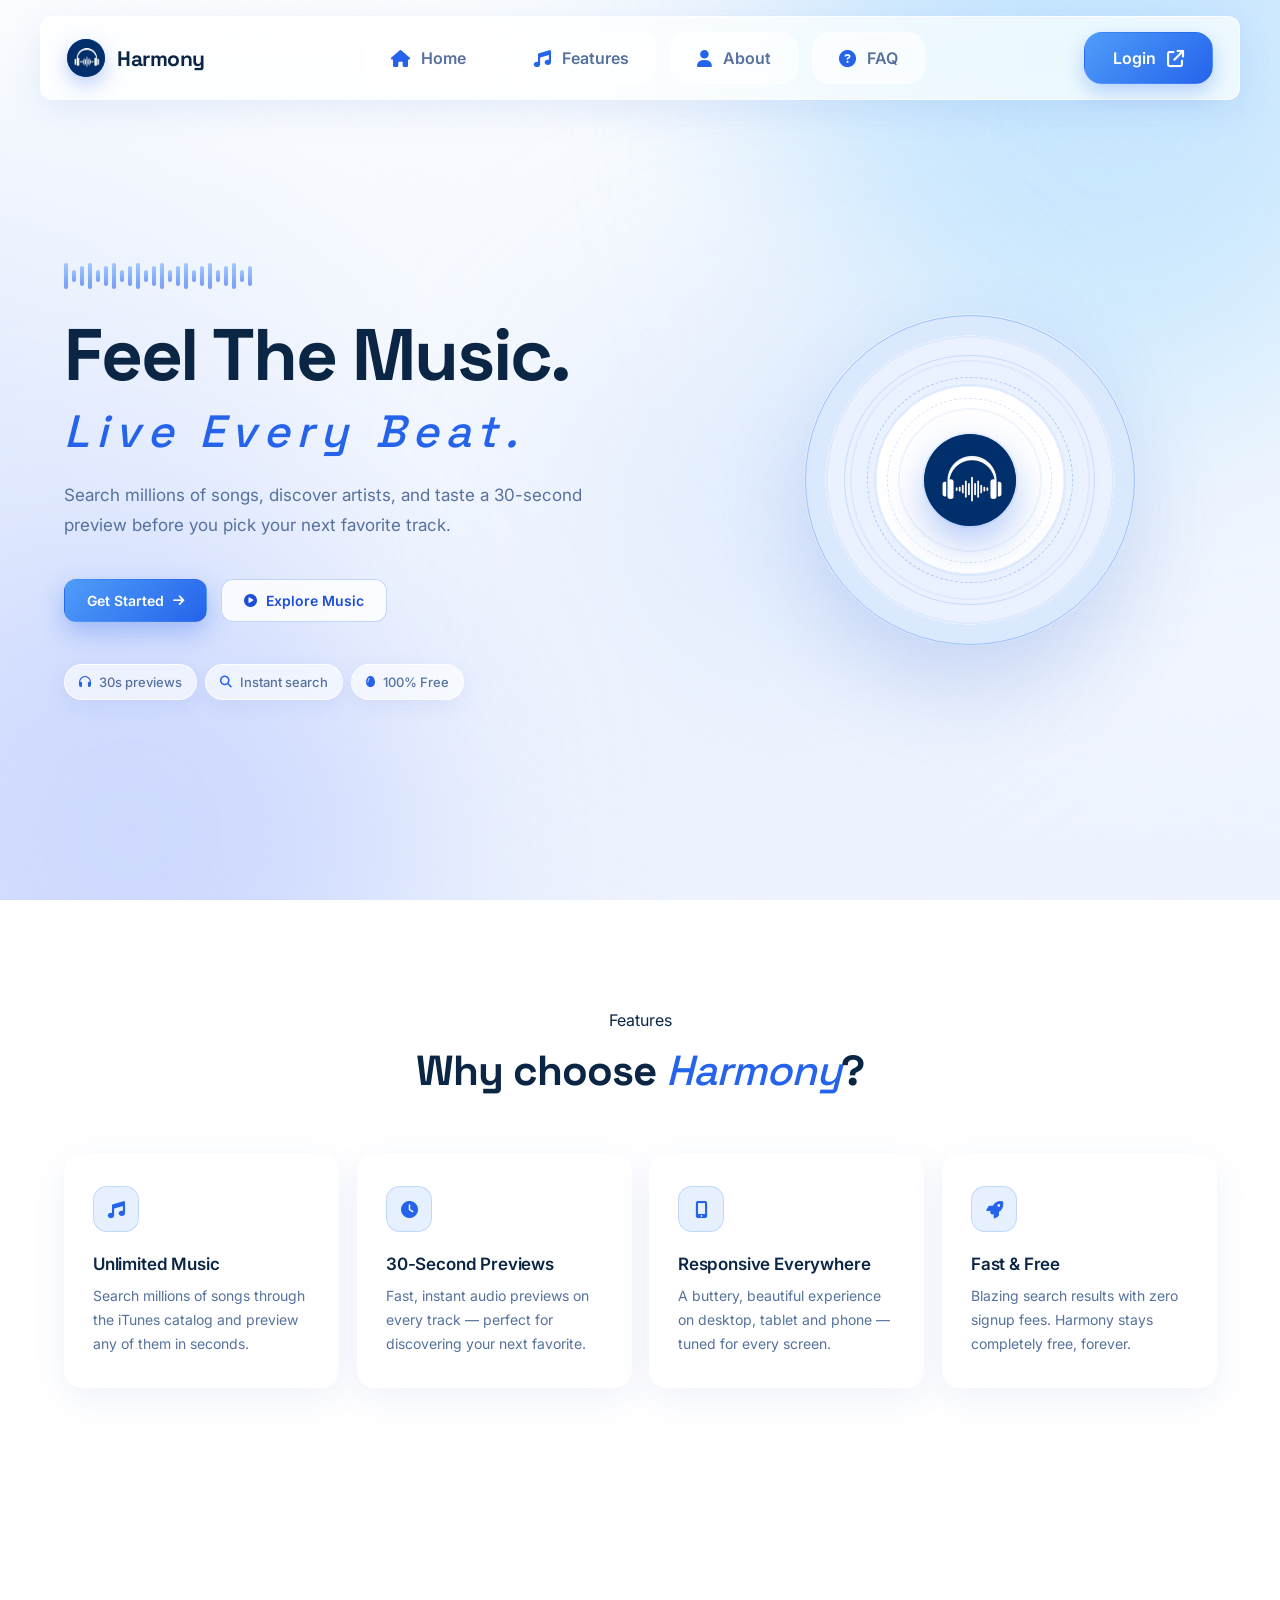
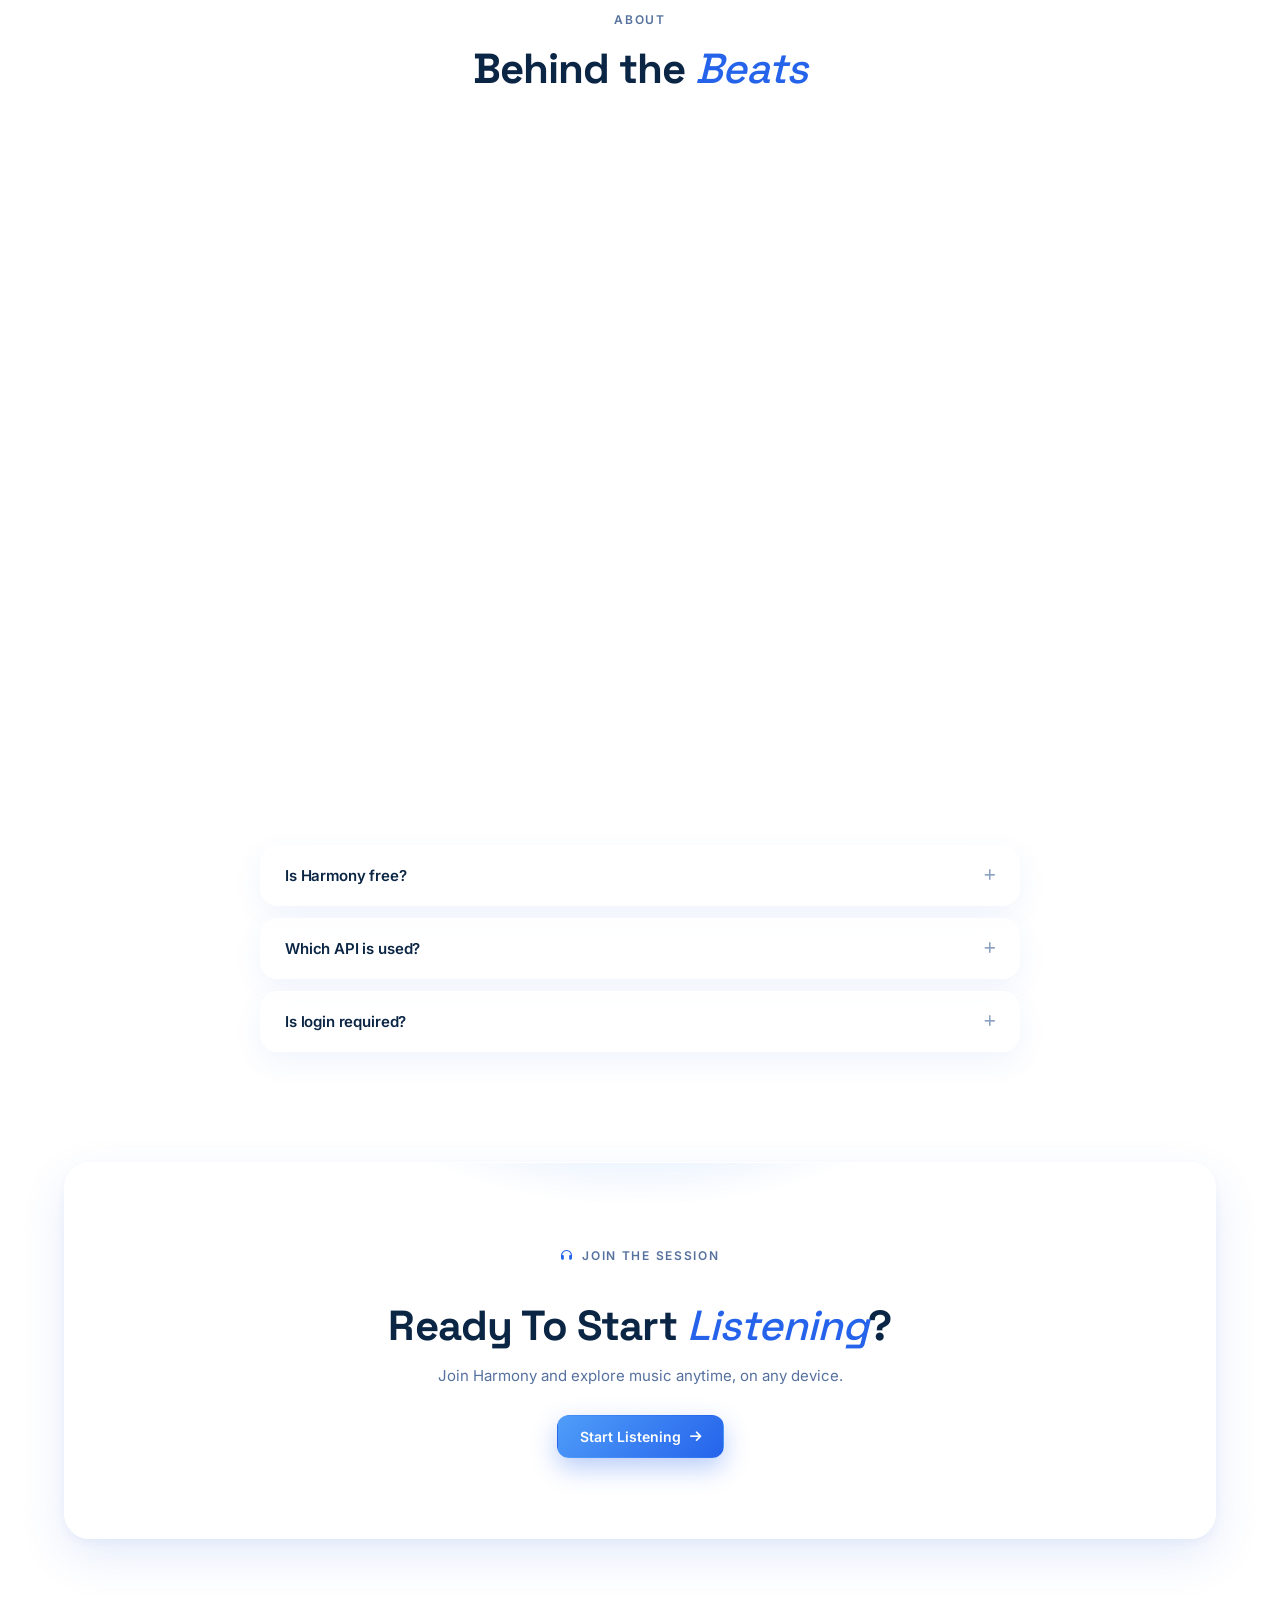
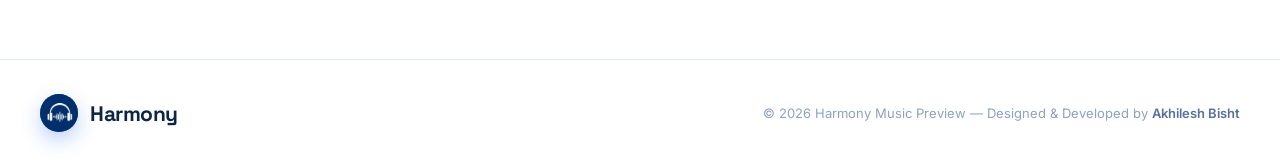
==== commit f6afa1ce: "Add zoom hover effects, custom logo/favicon, polish responsive UI" ====
--- a/index.html
+++ b/index.html
@@ -8,7 +8,8 @@
 
     <title>Harmony</title>
 
-    <link rel="icon" type="image/svg+xml" href="images/favicon.svg">
+    <link rel="icon" type="image/x-icon" href="images/favicon.ico?v=2">
+    <link rel="icon" type="image/png" href="images/favicon.png?v=2">
 
     <link rel="stylesheet" href="css/index.css">
 
@@ -43,7 +44,7 @@
             <a href="#home" class="brand">
 
                 <span class="brand-mark">
-                    <i class="fa-solid fa-headphones"></i>
+                    <img src="images/logo.jpg" alt="Harmony logo">
                 </span>
 
                 <span class="brand-name">Harmony</span>
@@ -184,9 +185,7 @@
                         <span class="vinyl-ring r3"></span>
 
                         <span class="vinyl-center">
-
-                            <i class="fa-solid fa-headphones"></i>
-
+                            <img src="images/logo.jpg" alt="Harmony logo">
                         </span>
 
                     </div>
@@ -470,9 +469,7 @@
             <a href="#home" class="brand">
 
                 <span class="brand-mark">
-
-                    <i class="fa-solid fa-headphones"></i>
-
+                    <img src="images/logo.jpg" alt="Harmony logo">
                 </span>
 
                 <span class="brand-name">Harmony</span>
--- a/css/index.css
+++ b/css/index.css
@@ -316,6 +316,14 @@
     background: var(--grad-blue);
     font-size: 16px;
     box-shadow: 0 8px 20px rgba(37, 99, 235, 0.3);
+}
+
+.brand-mark img {
+    width: 100%;
+    height: 100%;
+    object-fit: cover;
+    border-radius: 50%;
+    display: block;
 }
 
 .brand-name {
@@ -579,6 +587,12 @@
     background: radial-gradient(circle at 50% 50%, #ffffff 0 40%, #eaf2ff 40% 62%, #dbe9ff 62% 100%);
     box-shadow: 0 40px 90px rgba(45, 95, 210, 0.2), 0 0 0 1px rgba(255, 255, 255, 0.6);
     animation: spin-slow 26s linear infinite;
+    transition: scale .5s var(--ease), box-shadow .5s var(--ease);
+}
+
+.vinyl:hover .vinyl-disc {
+    scale: 1.07;
+    box-shadow: 0 50px 110px rgba(45, 95, 210, 0.3), 0 0 0 1px rgba(255, 255, 255, 0.7);
 }
 
 .vinyl-disc::before {
@@ -616,6 +630,14 @@
     font-size: 30px;
     background: var(--grad-blue);
     box-shadow: 0 18px 40px rgba(37, 99, 235, 0.35);
+}
+
+.vinyl-center img {
+    width: 100%;
+    height: 100%;
+    object-fit: cover;
+    border-radius: 50%;
+    display: block;
 }
 
 .pulse-ring {
@@ -774,13 +796,14 @@
     backdrop-filter: blur(18px) saturate(160%);
     -webkit-backdrop-filter: blur(18px) saturate(160%);
     box-shadow: 0 10px 34px rgba(45, 95, 210, 0.08);
-    transition: translate .35s var(--ease), transform .35s var(--ease), background .35s var(--ease), border-color .35s var(--ease), box-shadow .35s var(--ease);
+    transition: translate .35s var(--ease), scale .35s var(--ease), transform .35s var(--ease), background .35s var(--ease), border-color .35s var(--ease), box-shadow .35s var(--ease);
 }
 
 .feature-box:hover {
-    translate: 0 -5px;
+    translate: 0 -6px;
+    scale: 1.025;
     background: var(--glass-strong);
-    border-color: rgba(255, 255, 255, 0.95);
+    border-color: rgba(37, 99, 235, 0.35);
     box-shadow: var(--shadow-hover);
 }
 
@@ -795,6 +818,15 @@
     background: rgba(59, 130, 246, 0.12);
     border: 1px solid rgba(59, 130, 246, 0.22);
     margin-bottom: 22px;
+    transition: transform .35s var(--ease), background .35s var(--ease), border-color .35s var(--ease), color .35s var(--ease), box-shadow .35s var(--ease);
+}
+
+.feature-box:hover .feature-icon {
+    transform: scale(1.12) rotate(-6deg);
+    background: var(--grad-blue);
+    border-color: transparent;
+    color: var(--on-accent);
+    box-shadow: 0 12px 26px rgba(37, 99, 235, 0.32);
 }
 
 .feature-box h3 {
@@ -830,6 +862,15 @@
     backdrop-filter: blur(18px) saturate(160%);
     -webkit-backdrop-filter: blur(18px) saturate(160%);
     box-shadow: var(--shadow-1);
+    overflow: hidden;
+    transition: translate .4s var(--ease), scale .4s var(--ease), border-color .4s var(--ease), box-shadow .4s var(--ease);
+}
+
+.developer-image:hover {
+    translate: 0 -6px;
+    scale: 1.01;
+    border-color: rgba(37, 99, 235, 0.35);
+    box-shadow: var(--shadow-hover);
 }
 
 .developer-image img {
@@ -837,11 +878,11 @@
     height: 300px;
     object-fit: cover;
     border-radius: calc(var(--radius-lg) - 8px);
-    transition: transform .5s var(--ease);
-}
-
-.developer-image img:hover {
-    transform: scale(1.015);
+    transition: transform .55s var(--ease);
+}
+
+.developer-image:hover img {
+    transform: scale(1.08);
 }
 
 .role-chip {
@@ -948,7 +989,14 @@
     -webkit-backdrop-filter: blur(18px) saturate(160%);
     box-shadow: 0 10px 30px rgba(45, 95, 210, 0.07);
     overflow: hidden;
-    transition: border-color .35s var(--ease), box-shadow .35s var(--ease);
+    transition: translate .35s var(--ease), scale .35s var(--ease), border-color .35s var(--ease), box-shadow .35s var(--ease);
+}
+
+.faq-item:hover {
+    translate: 0 -3px;
+    scale: 1.008;
+    border-color: rgba(59, 130, 246, 0.35);
+    box-shadow: var(--shadow-1);
 }
 
 .faq-item.open {
@@ -1019,6 +1067,13 @@
     backdrop-filter: blur(24px) saturate(160%);
     -webkit-backdrop-filter: blur(24px) saturate(160%);
     box-shadow: var(--shadow-1);
+    transition: scale .45s var(--ease), border-color .45s var(--ease), box-shadow .45s var(--ease);
+}
+
+.cta-panel:hover {
+    scale: 1.012;
+    border-color: rgba(37, 99, 235, 0.3);
+    box-shadow: var(--shadow-hover);
 }
 
 .cta-panel::before {
